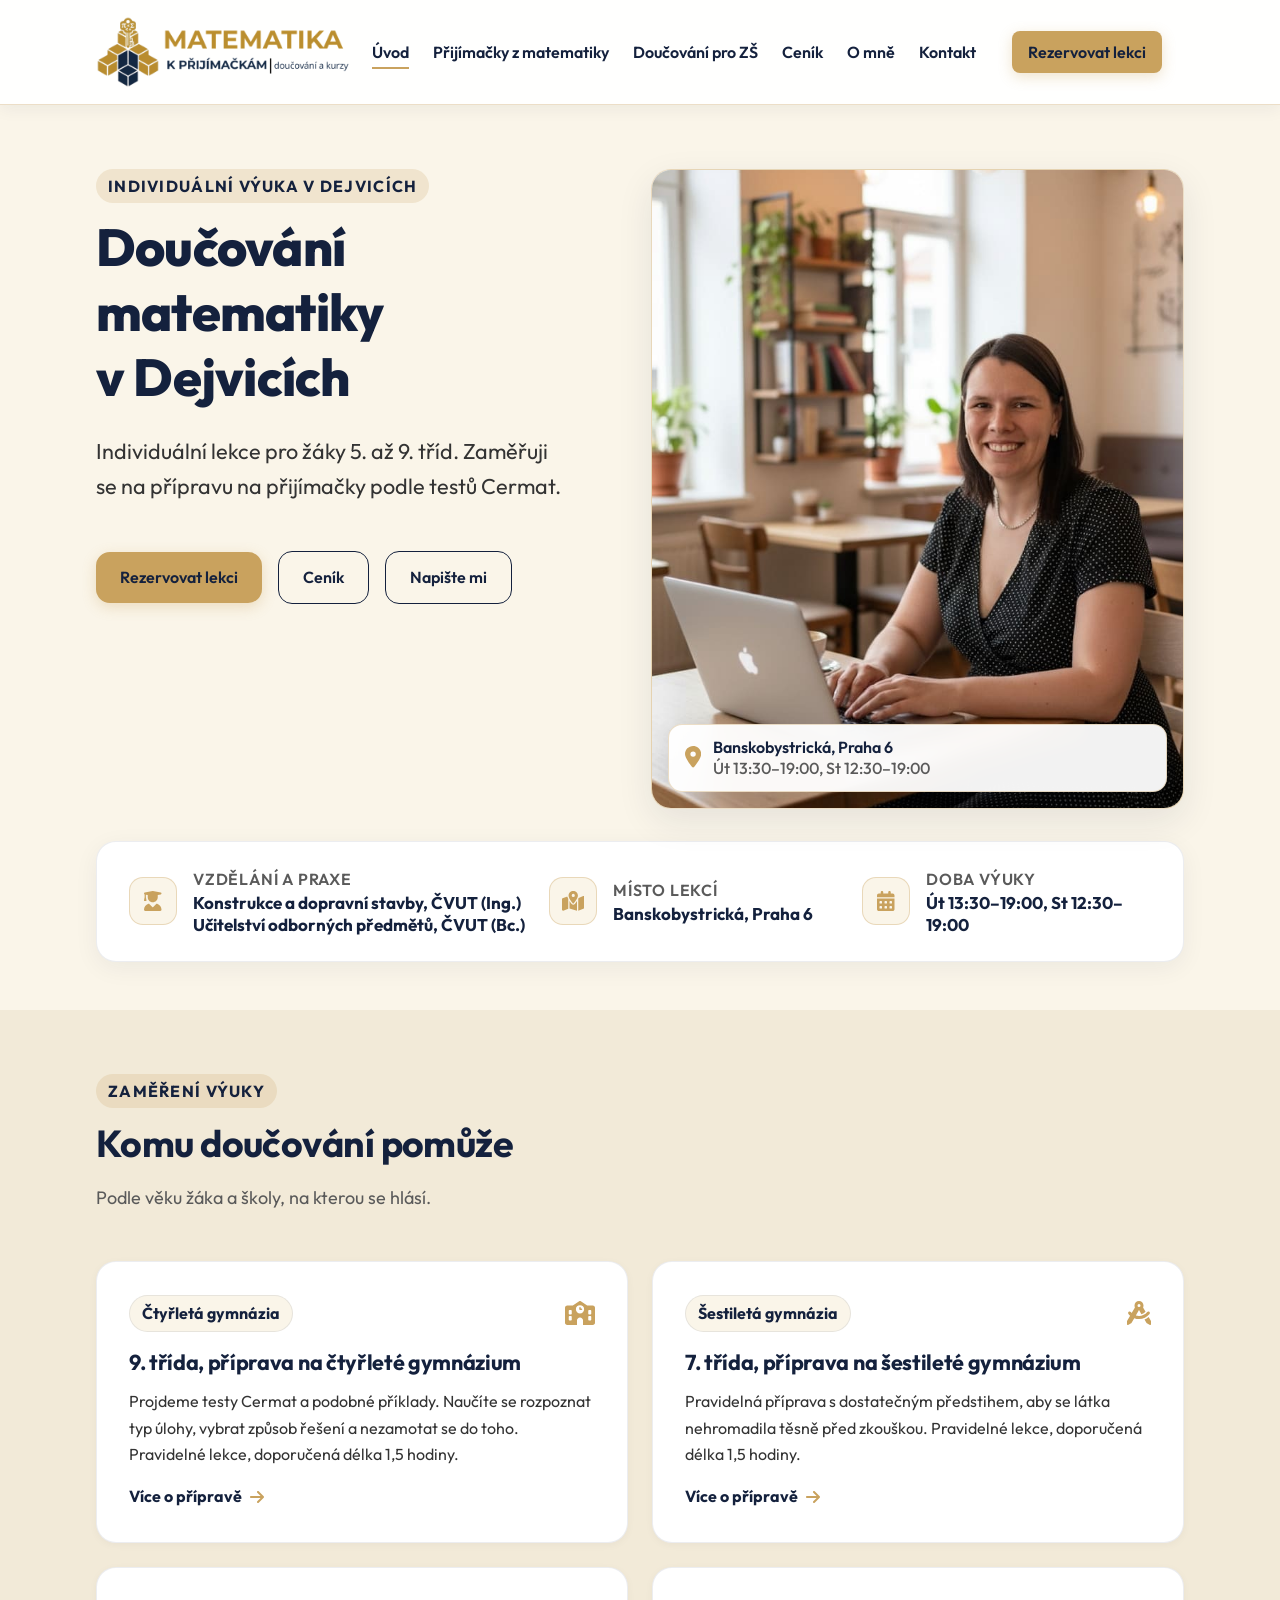
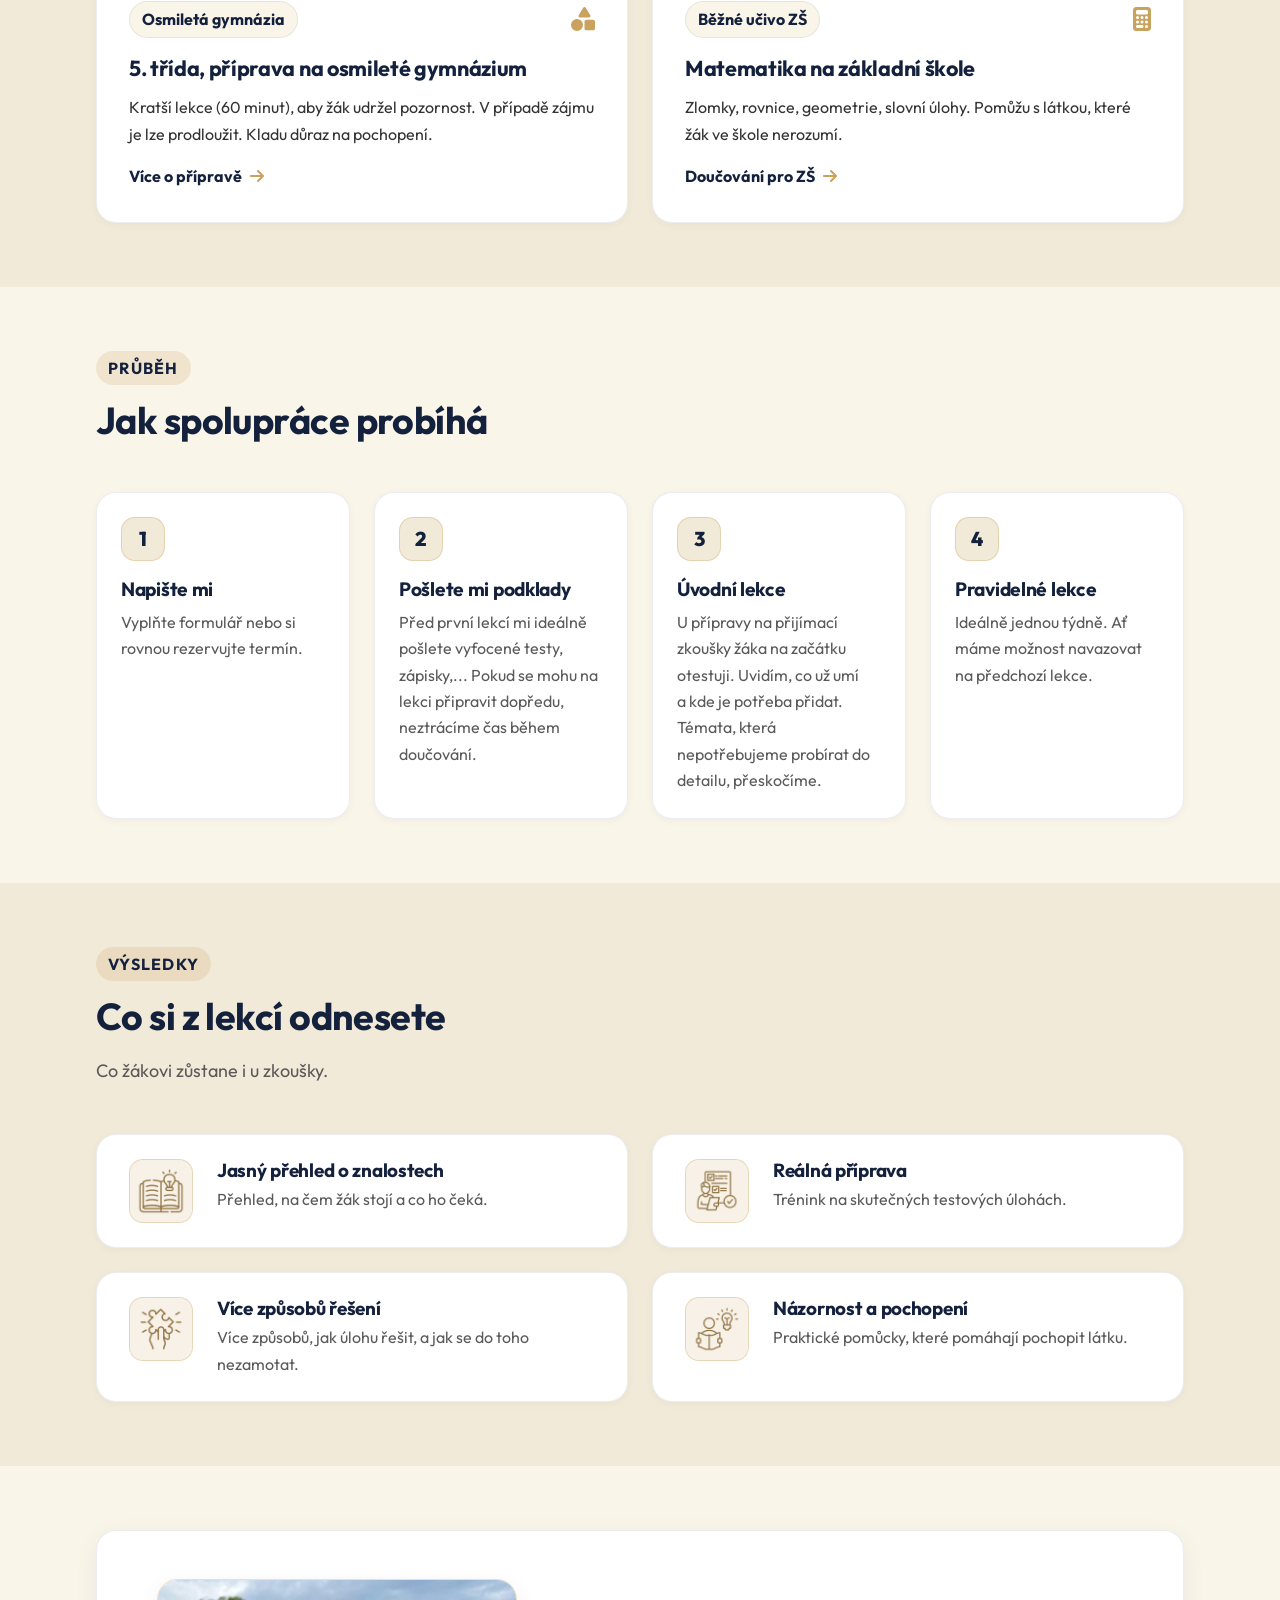
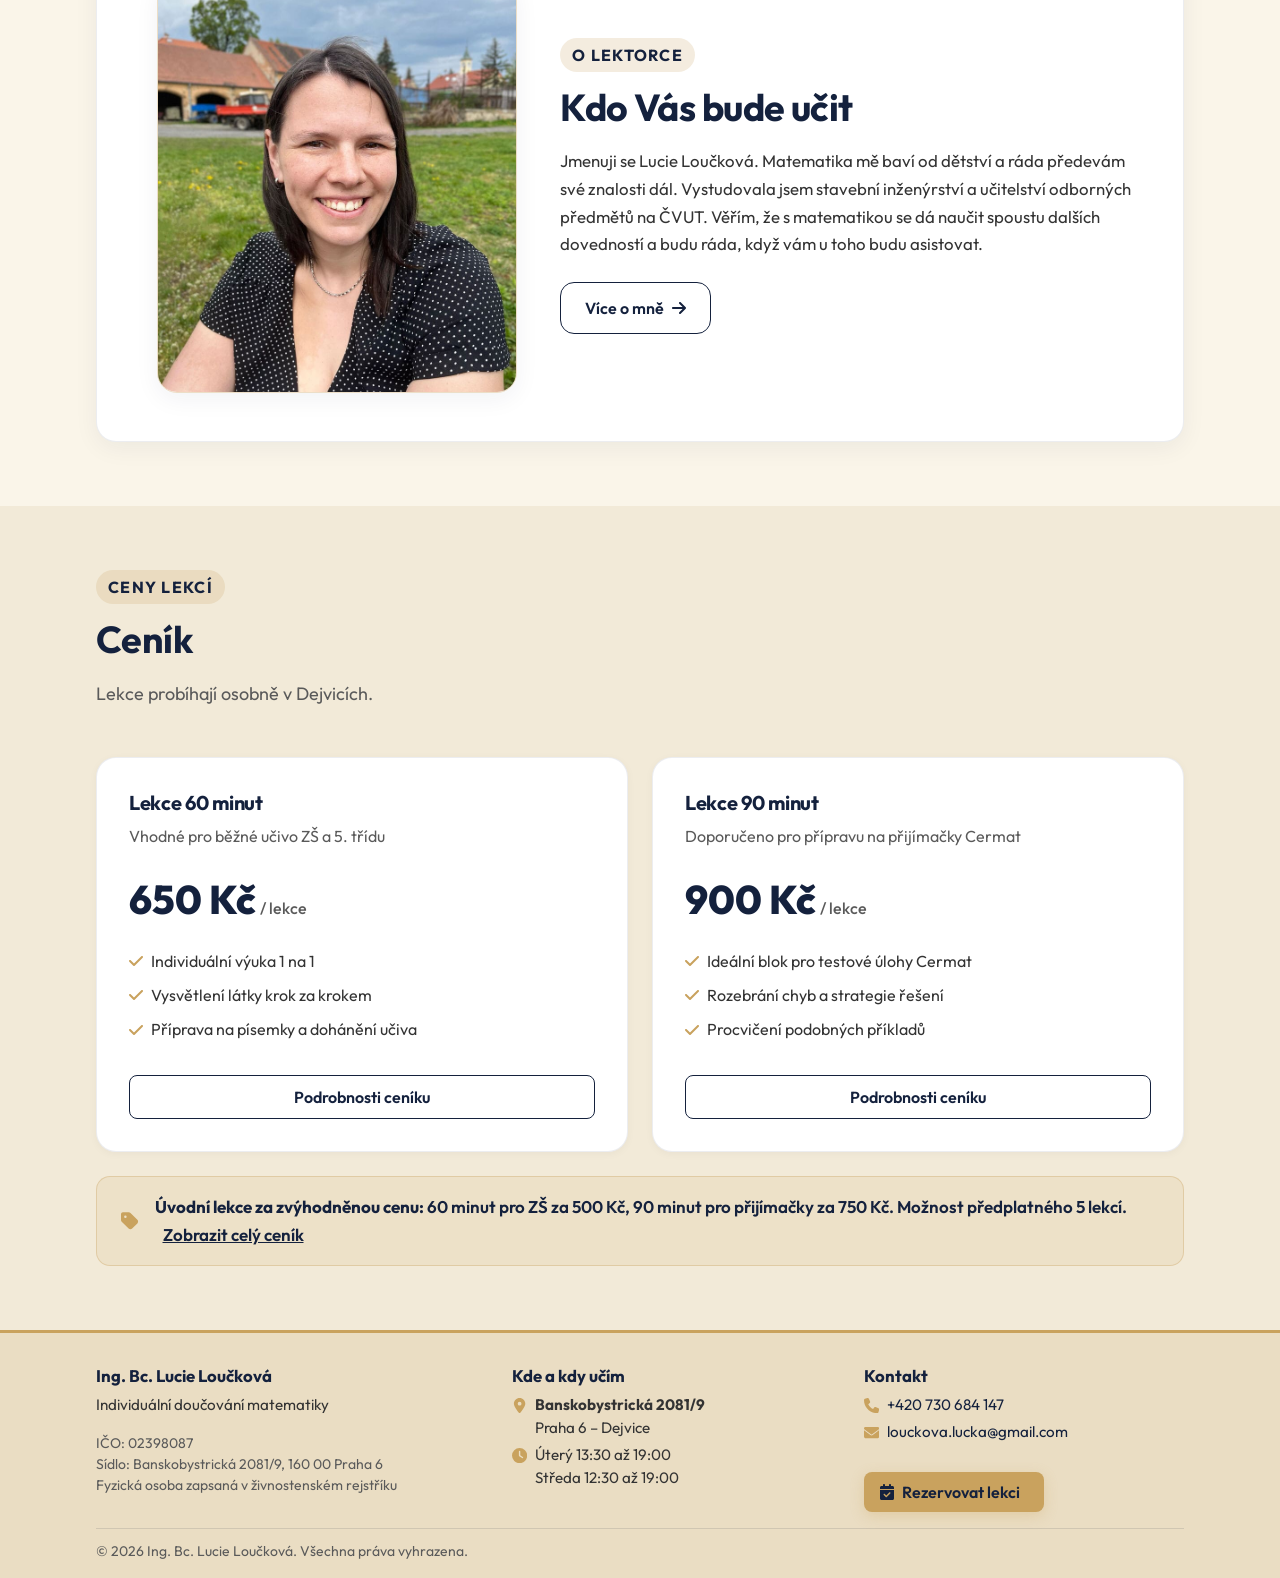
==== index.html @ 36e7645b "Verze 0" ====
<!DOCTYPE html>
<html lang="cs">

<head>
  <meta charset="UTF-8">
  <meta name="viewport" content="width=device-width, initial-scale=1.0">
  <title>Doučování matematiky Dejvice, Praha 6 | Lucie Loučková</title>
  <meta name="description"
    content="Individuální doučování matematiky v Dejvicích pro žáky 5. až 9. tříd. Příprava na přijímačky Cermat na čtyřleté, šestileté i osmileté obory.">
  <link rel="canonical" href="https://lucielouckova.cz/">

  <!-- Open Graph / Facebook -->
  <meta property="og:type" content="website">
  <meta property="og:url" content="https://lucielouckova.cz/">
  <meta property="og:title" content="Doučování matematiky Dejvice, Praha 6 | Lucie Loučková">
  <meta property="og:description"
    content="Individuální doučování matematiky v Dejvicích pro žáky 5. až 9. tříd. Příprava na přijímačky Cermat na čtyřleté, šestileté i osmileté obory.">
  <meta property="og:locale" content="cs_CZ">
  <meta property="og:site_name" content="Lucie Loučková - Doučování matematiky">
  <meta property="og:image" content="https://lucielouckova.cz/obrazky/hlavni/og-image.jpg">
  <meta property="og:image:width" content="1200">
  <meta property="og:image:height" content="630">
  <meta property="og:image:alt" content="Doučování matematiky v Dejvicích – Ing. Bc. Lucie Loučková">
  <meta name="twitter:card" content="summary_large_image">

  <!-- Favicon -->
  <link rel="icon" type="image/png" sizes="32x32" href="obrazky/hlavni/favicon-32.png?v=2">
  <link rel="apple-touch-icon" href="obrazky/hlavni/apple-touch-icon.png?v=2">

  <!-- Google Fonts: Outfit -->
  <link rel="preconnect" href="https://fonts.googleapis.com">
  <link rel="preconnect" href="https://fonts.gstatic.com" crossorigin>
  <link href="https://fonts.googleapis.com/css2?family=Outfit:wght@400;500;600;700;800&display=swap" rel="stylesheet">

  <!-- Font Awesome Ikony -->

  <!-- Hlavní stylopis -->
  <link rel="stylesheet" href="style.css">

  <!-- Strukturovaná data Schema.org (LocalBusiness) -->
  <script type="application/ld+json">
  {
    "@context": "https://schema.org",
    "@type": "LocalBusiness",
    "name": "Ing. Bc. Lucie Loučková - Doučování matematiky",
    "image": "https://lucielouckova.cz/obrazky/hlavni/favicon-512.png?v=2",
    "telephone": "+420730684147",
    "email": "louckova.lucka@gmail.com",
    "url": "https://lucielouckova.cz/",
    "address": {
      "@type": "PostalAddress",
      "streetAddress": "Banskobystrická 2081/9",
      "addressLocality": "Praha 6 - Dejvice",
      "postalCode": "160 00",
      "addressCountry": "CZ"
    },
    "openingHoursSpecification": [
      {
        "@type": "OpeningHoursSpecification",
        "dayOfWeek": "Tuesday",
        "opens": "13:30",
        "closes": "19:00"
      },
      {
        "@type": "OpeningHoursSpecification",
        "dayOfWeek": "Wednesday",
        "opens": "12:30",
        "closes": "19:00"
      }
    ],
    "areaServed": {
      "@type": "AdministrativeArea",
      "name": "Praha 6 - Dejvice"
    },
    "priceRange": "600 Kč - 900 Kč"
  }
  </script>
</head>

<body>

  <a class="skip-link" href="#hlavni-obsah">Přeskočit na obsah</a>

  <!-- ==========================================
       HLAVIČKA WEBU & NAVIGACE
       ========================================== -->
  <header class="site-header">
    <div class="container nav-container">
      <!-- Logo vlevo -->
      <a href="/" class="site-logo" aria-label="Lucie Loučková - Domovská stránka">
        <img src="obrazky/hlavni/logo-web.png?v=2" class="logo-img" alt="Matematika k přijímačkám – doučování a kurzy"
          width="636" height="180">
      </a>

      <!-- Hamburger tlačítko pro mobil (vpravo) -->
      <button class="hamburger-btn" type="button" aria-label="Otevřít hlavní menu" aria-expanded="false"
        aria-controls="main-menu">
        <span class="hamburger-line"></span>
        <span class="hamburger-line"></span>
        <span class="hamburger-line"></span>
      </button>

      <!-- Hlavní navigační menu -->
      <nav id="main-menu" class="nav-menu" aria-label="Hlavní navigace">
        <a href="/" class="nav-link active" aria-current="page">Úvod</a>
        <a href="/prijimacky-z-matematiky" class="nav-link">Přijímačky z&nbsp;matematiky</a>
        <a href="/doucovani-zakladni-skola" class="nav-link">Doučování pro ZŠ</a>
        <a href="/cenik" class="nav-link">Ceník</a>
        <a href="/o-mne" class="nav-link">O&nbsp;mně</a>
        <a href="/kontakt" class="nav-link">Kontakt</a>
        <!-- Tlačítko v menu vpravo -->
        <a href="https://lucie-louckova.reservio.com/" target="_blank" rel="noopener"
          class="btn btn-primary btn-sm nav-cta-btn">Rezervovat lekci<span class="sr-only"> (otevře se v&nbsp;novém
            okně)</span></a>
      </nav>

      <!-- Tmavý podkres pro otevřené mobilní menu -->
      <div class="nav-backdrop" aria-hidden="true"></div>
    </div>
  </header>

  <main id="hlavni-obsah">
    <!-- ==========================================
         HERO SEKCE
         ========================================== -->
    <section class="hero-section hero-section--home">
      <div class="container">
        <div class="hero-grid">
          <!-- Textová část Hero -->
          <div class="hero-content">
            <span class="section-tag">Individuální výuka v&nbsp;Dejvicích</span>
            <h1>Doučování matematiky v&nbsp;Dejvicích</h1>
            <p class="lead">
              Individuální lekce pro žáky 5.&nbsp;až 9.&nbsp;tříd. Zaměřuji se na přípravu na přijímačky podle testů
              Cermat.
            </p>
            <div class="btn-group">
              <a href="https://lucie-louckova.reservio.com/" target="_blank" rel="noopener"
                class="btn btn-primary">Rezervovat lekci<span class="sr-only"> (otevře se v&nbsp;novém okně)</span></a>
              <a href="/cenik" class="btn btn-secondary">Ceník</a>
              <a href="/kontakt" class="btn btn-secondary">Napište mi</a>
            </div>
          </div>

          <!-- Rám pro obrázek v Hero sekci (zaoblený rám, reálná fotografie) -->
          <div class="hero-media">
            <div class="hero-image-frame">
              <img src="obrazky/omne/lucie_v_kavarne.jpg"
                alt="Ing. Bc. Lucie Loučková u stolu při přípravě na výuku matematiky" class="hero-img" width="440"
                height="528" fetchpriority="high">

              <!-- Plovoucí informační odznak -->
              <div class="hero-badge-float">
                <div class="badge-float-icon" aria-hidden="true">
                  <svg class="icon" viewBox="0 0 384 512" width="384" height="512" aria-hidden="true" focusable="false">
                    <path
                      d="M215.7 499.2C267 435 384 279.4 384 192C384 86 298 0 192 0S0 86 0 192c0 87.4 117 243 168.3 307.2c12.3 15.3 35.1 15.3 47.4 0zM192 128a64 64 0 1 1 0 128 64 64 0 1 1 0-128z" />
                  </svg>
                </div>
                <div class="badge-float-text">
                  Banskobystrická, Praha&nbsp;6<br>
                  <span class="badge-float-sub">Út 13:30–19:00, St 12:30–19:00</span>
                </div>
              </div>
            </div>
          </div>
        </div>

        <!-- Pruh s fakty pod hero -->
        <div class="facts-bar">
          <div class="facts-grid">
            <div class="fact-item fact-item--wide">
              <div class="fact-icon" aria-hidden="true">
                <svg class="icon" viewBox="0 0 448 512" width="448" height="512" aria-hidden="true" focusable="false">
                  <path
                    d="M219.3 .5c3.1-.6 6.3-.6 9.4 0l200 40C439.9 42.7 448 52.6 448 64s-8.1 21.3-19.3 23.5L352 102.9V160c0 70.7-57.3 128-128 128s-128-57.3-128-128V102.9L48 93.3v65.1l15.7 78.4c.9 4.7-.3 9.6-3.3 13.3s-7.6 5.9-12.4 5.9H16c-4.8 0-9.3-2.1-12.4-5.9s-4.3-8.6-3.3-13.3L16 158.4V86.6C6.5 83.3 0 74.3 0 64C0 52.6 8.1 42.7 19.3 40.5l200-40zM111.9 327.7c10.5-3.4 21.8 .4 29.4 8.5l71 75.5c6.3 6.7 17 6.7 23.3 0l71-75.5c7.6-8.1 18.9-11.9 29.4-8.5C401 348.6 448 409.4 448 481.3c0 17-13.8 30.7-30.7 30.7H30.7C13.8 512 0 498.2 0 481.3c0-71.9 47-132.7 111.9-153.6z" />
                </svg>
              </div>
              <div class="fact-text-group">
                <span class="fact-label">Vzdělání a&nbsp;praxe</span>
                <span class="fact-value">Konstrukce a&nbsp;dopravní stavby, ČVUT (Ing.)<br>Učitelství odborných
                  předmětů, ČVUT (Bc.)</span>
              </div>
            </div>

            <div class="fact-item">
              <div class="fact-icon" aria-hidden="true">
                <svg class="icon" viewBox="0 0 576 512" width="576" height="512" aria-hidden="true" focusable="false">
                  <path
                    d="M408 120c0 54.6-73.1 151.9-105.2 192c-7.7 9.6-22 9.6-29.6 0C241.1 271.9 168 174.6 168 120C168 53.7 221.7 0 288 0s120 53.7 120 120zm8 80.4c3.5-6.9 6.7-13.8 9.6-20.6c.5-1.2 1-2.5 1.5-3.7l116-46.4C558.9 123.4 576 135 576 152V422.8c0 9.8-6 18.6-15.1 22.3L416 503V200.4zM137.6 138.3c2.4 14.1 7.2 28.3 12.8 41.5c2.9 6.8 6.1 13.7 9.6 20.6V451.8L32.9 502.7C17.1 509 0 497.4 0 480.4V209.6c0-9.8 6-18.6 15.1-22.3l122.6-49zM327.8 332c13.9-17.4 35.7-45.7 56.2-77V504.3L192 449.4V255c20.5 31.3 42.3 59.6 56.2 77c20.5 25.6 59.1 25.6 79.6 0zM288 152a40 40 0 1 0 0-80 40 40 0 1 0 0 80z" />
                </svg>
              </div>
              <div class="fact-text-group">
                <span class="fact-label">Místo lekcí</span>
                <span class="fact-value">Banskobystrická, Praha&nbsp;6</span>
              </div>
            </div>

            <div class="fact-item">
              <div class="fact-icon" aria-hidden="true">
                <svg class="icon" viewBox="0 0 448 512" width="448" height="512" aria-hidden="true" focusable="false">
                  <path
                    d="M128 0c17.7 0 32 14.3 32 32V64H288V32c0-17.7 14.3-32 32-32s32 14.3 32 32V64h48c26.5 0 48 21.5 48 48v48H0V112C0 85.5 21.5 64 48 64H96V32c0-17.7 14.3-32 32-32zM0 192H448V464c0 26.5-21.5 48-48 48H48c-26.5 0-48-21.5-48-48V192zm64 80v32c0 8.8 7.2 16 16 16h32c8.8 0 16-7.2 16-16V272c0-8.8-7.2-16-16-16H80c-8.8 0-16 7.2-16 16zm128 0v32c0 8.8 7.2 16 16 16h32c8.8 0 16-7.2 16-16V272c0-8.8-7.2-16-16-16H208c-8.8 0-16 7.2-16 16zm144-16c-8.8 0-16 7.2-16 16v32c0 8.8 7.2 16 16 16h32c8.8 0 16-7.2 16-16V272c0-8.8-7.2-16-16-16H336zM64 400v32c0 8.8 7.2 16 16 16h32c8.8 0 16-7.2 16-16V400c0-8.8-7.2-16-16-16H80c-8.8 0-16 7.2-16 16zm144-16c-8.8 0-16 7.2-16 16v32c0 8.8 7.2 16 16 16h32c8.8 0 16-7.2 16-16V400c0-8.8-7.2-16-16-16H208zm112 16v32c0 8.8 7.2 16 16 16h32c8.8 0 16-7.2 16-16V400c0-8.8-7.2-16-16-16H336c-8.8 0-16 7.2-16 16z" />
                </svg>
              </div>
              <div class="fact-text-group">
                <span class="fact-label">Doba výuky</span>
                <span class="fact-value">Út 13:30–19:00, St 12:30–19:00</span>
              </div>
            </div>
          </div>
        </div>
      </div>
    </section>

    <!-- ==========================================
         SEKCE 1: KOMU DOUČOVÁNÍ POMŮŽE (4 KARTY 2 × 2)
         ========================================== -->
    <section class="section-alt">
      <div class="container">
        <div class="section-header">
          <span class="section-tag">Zaměření výuky</span>
          <h2>Komu doučování pomůže</h2>
          <p>Podle věku žáka a&nbsp;školy, na kterou se hlásí.</p>
        </div>

        <div class="grid-2x2">
          <!-- Karta 1 -->
          <article class="card">
            <div class="card-top">
              <span class="card-badge">Čtyřletá gymnázia</span>
              <div class="card-icon" aria-hidden="true">
                <svg class="icon" viewBox="0 0 640 512" width="640" height="512" aria-hidden="true" focusable="false">
                  <path
                    d="M337.8 5.4C327-1.8 313-1.8 302.2 5.4L166.3 96H48C21.5 96 0 117.5 0 144V464c0 26.5 21.5 48 48 48H256V416c0-35.3 28.7-64 64-64s64 28.7 64 64v96H592c26.5 0 48-21.5 48-48V144c0-26.5-21.5-48-48-48H473.7L337.8 5.4zM96 192h32c8.8 0 16 7.2 16 16v64c0 8.8-7.2 16-16 16H96c-8.8 0-16-7.2-16-16V208c0-8.8 7.2-16 16-16zm400 16c0-8.8 7.2-16 16-16h32c8.8 0 16 7.2 16 16v64c0 8.8-7.2 16-16 16H512c-8.8 0-16-7.2-16-16V208zM96 320h32c8.8 0 16 7.2 16 16v64c0 8.8-7.2 16-16 16H96c-8.8 0-16-7.2-16-16V336c0-8.8 7.2-16 16-16zm400 16c0-8.8 7.2-16 16-16h32c8.8 0 16 7.2 16 16v64c0 8.8-7.2 16-16 16H512c-8.8 0-16-7.2-16-16V336zM232 176a88 88 0 1 1 176 0 88 88 0 1 1 -176 0zm88-48c-8.8 0-16 7.2-16 16v32c0 8.8 7.2 16 16 16h32c8.8 0 16-7.2 16-16s-7.2-16-16-16H336V144c0-8.8-7.2-16-16-16z" />
                </svg>
              </div>
            </div>
            <h3>9.&nbsp;třída, příprava na čtyřleté gymnázium</h3>
            <p>
              Projdeme testy Cermat a&nbsp;podobné příklady. Naučíte se rozpoznat typ úlohy, vybrat způsob řešení
              a&nbsp;nezamotat se do toho. Pravidelné lekce, doporučená délka 1,5&nbsp;hodiny.
            </p>
            <a href="/prijimacky-z-matematiky" class="card-link">
              Více o&nbsp;přípravě <svg class="icon" viewBox="0 0 448 512" width="448" height="512" aria-hidden="true"
                focusable="false">
                <path
                  d="M438.6 278.6c12.5-12.5 12.5-32.8 0-45.3l-160-160c-12.5-12.5-32.8-12.5-45.3 0s-12.5 32.8 0 45.3L338.8 224 32 224c-17.7 0-32 14.3-32 32s14.3 32 32 32l306.7 0L233.4 393.4c-12.5 12.5-12.5 32.8 0 45.3s32.8 12.5 45.3 0l160-160z" />
              </svg>
            </a>
          </article>

          <!-- Karta 2 -->
          <article class="card">
            <div class="card-top">
              <span class="card-badge">Šestiletá gymnázia</span>
              <div class="card-icon" aria-hidden="true">
                <svg class="icon" viewBox="0 0 512 512" width="512" height="512" aria-hidden="true" focusable="false">
                  <path
                    d="M352 96c0 14.3-3.1 27.9-8.8 40.2L396 227.4c-23.7 25.3-54.2 44.1-88.5 53.6L256 192h0 0l-68 117.5c21.5 6.8 44.3 10.5 68.1 10.5c70.7 0 133.8-32.7 174.9-84c11.1-13.8 31.2-16 45-5s16 31.2 5 45C428.1 341.8 347 384 256 384c-35.4 0-69.4-6.4-100.7-18.1L98.7 463.7C94 471.8 87 478.4 78.6 482.6L23.2 510.3c-5 2.5-10.9 2.2-15.6-.7S0 501.5 0 496V440.6c0-8.4 2.2-16.7 6.5-24.1l60-103.7C53.7 301.6 41.8 289.3 31.2 276c-11.1-13.8-8.8-33.9 5-45s33.9-8.8 45 5c5.7 7.1 11.8 13.8 18.2 20.1l69.4-119.9c-5.6-12.2-8.8-25.8-8.8-40.2c0-53 43-96 96-96s96 43 96 96zm21 297.9c32.6-12.8 62.5-30.8 88.9-52.9l43.7 75.5c4.2 7.3 6.5 15.6 6.5 24.1V496c0 5.5-2.9 10.7-7.6 13.6s-10.6 3.2-15.6 .7l-55.4-27.7c-8.4-4.2-15.4-10.8-20.1-18.9L373 393.9zM256 128a32 32 0 1 0 0-64 32 32 0 1 0 0 64z" />
                </svg>
              </div>
            </div>
            <h3>7.&nbsp;třída, příprava na šestileté gymnázium</h3>
            <p>
              Pravidelná příprava s&nbsp;dostatečným předstihem, aby se látka nehromadila těsně před zkouškou.
              Pravidelné lekce, doporučená délka 1,5&nbsp;hodiny.
            </p>
            <a href="/prijimacky-z-matematiky" class="card-link">
              Více o&nbsp;přípravě <svg class="icon" viewBox="0 0 448 512" width="448" height="512" aria-hidden="true"
                focusable="false">
                <path
                  d="M438.6 278.6c12.5-12.5 12.5-32.8 0-45.3l-160-160c-12.5-12.5-32.8-12.5-45.3 0s-12.5 32.8 0 45.3L338.8 224 32 224c-17.7 0-32 14.3-32 32s14.3 32 32 32l306.7 0L233.4 393.4c-12.5 12.5-12.5 32.8 0 45.3s32.8 12.5 45.3 0l160-160z" />
              </svg>
            </a>
          </article>

          <!-- Karta 3 -->
          <article class="card">
            <div class="card-top">
              <span class="card-badge">Osmiletá gymnázia</span>
              <div class="card-icon" aria-hidden="true">
                <svg class="icon" viewBox="0 0 512 512" width="512" height="512" aria-hidden="true" focusable="false">
                  <path
                    d="M315.4 15.5C309.7 5.9 299.2 0 288 0s-21.7 5.9-27.4 15.5l-96 160c-5.9 9.9-6.1 22.2-.4 32.2s16.3 16.2 27.8 16.2H384c11.5 0 22.2-6.2 27.8-16.2s5.5-22.3-.4-32.2l-96-160zM288 312V456c0 22.1 17.9 40 40 40H472c22.1 0 40-17.9 40-40V312c0-22.1-17.9-40-40-40H328c-22.1 0-40 17.9-40 40zM128 512a128 128 0 1 0 0-256 128 128 0 1 0 0 256z" />
                </svg>
              </div>
            </div>
            <h3>5.&nbsp;třída, příprava na osmileté gymnázium</h3>
            <p>
              Kratší lekce (60&nbsp;minut), aby žák udržel pozornost. V&nbsp;případě zájmu je lze prodloužit. Kladu
              důraz na
              pochopení.
            </p>
            <a href="/prijimacky-z-matematiky" class="card-link">
              Více o&nbsp;přípravě <svg class="icon" viewBox="0 0 448 512" width="448" height="512" aria-hidden="true"
                focusable="false">
                <path
                  d="M438.6 278.6c12.5-12.5 12.5-32.8 0-45.3l-160-160c-12.5-12.5-32.8-12.5-45.3 0s-12.5 32.8 0 45.3L338.8 224 32 224c-17.7 0-32 14.3-32 32s14.3 32 32 32l306.7 0L233.4 393.4c-12.5 12.5-12.5 32.8 0 45.3s32.8 12.5 45.3 0l160-160z" />
              </svg>
            </a>
          </article>

          <!-- Karta 4 -->
          <article class="card">
            <div class="card-top">
              <span class="card-badge">Běžné učivo ZŠ</span>
              <div class="card-icon" aria-hidden="true">
                <svg class="icon" viewBox="0 0 384 512" width="384" height="512" aria-hidden="true" focusable="false">
                  <path
                    d="M64 0C28.7 0 0 28.7 0 64V448c0 35.3 28.7 64 64 64H320c35.3 0 64-28.7 64-64V64c0-35.3-28.7-64-64-64H64zM96 64H288c17.7 0 32 14.3 32 32v32c0 17.7-14.3 32-32 32H96c-17.7 0-32-14.3-32-32V96c0-17.7 14.3-32 32-32zm32 160a32 32 0 1 1 -64 0 32 32 0 1 1 64 0zM96 352a32 32 0 1 1 0-64 32 32 0 1 1 0 64zM64 416c0-17.7 14.3-32 32-32h96c17.7 0 32 14.3 32 32s-14.3 32-32 32H96c-17.7 0-32-14.3-32-32zM192 256a32 32 0 1 1 0-64 32 32 0 1 1 0 64zm32 64a32 32 0 1 1 -64 0 32 32 0 1 1 64 0zm64-64a32 32 0 1 1 0-64 32 32 0 1 1 0 64zm32 64a32 32 0 1 1 -64 0 32 32 0 1 1 64 0zM288 448a32 32 0 1 1 0-64 32 32 0 1 1 0 64z" />
                </svg>
              </div>
            </div>
            <h3>Matematika na základní škole</h3>
            <p>
              Zlomky, rovnice, geometrie, slovní úlohy. Pomůžu s&nbsp;látkou, které žák ve škole nerozumí.
            </p>
            <a href="/doucovani-zakladni-skola" class="card-link">
              Doučování pro ZŠ <svg class="icon" viewBox="0 0 448 512" width="448" height="512" aria-hidden="true"
                focusable="false">
                <path
                  d="M438.6 278.6c12.5-12.5 12.5-32.8 0-45.3l-160-160c-12.5-12.5-32.8-12.5-45.3 0s-12.5 32.8 0 45.3L338.8 224 32 224c-17.7 0-32 14.3-32 32s14.3 32 32 32l306.7 0L233.4 393.4c-12.5 12.5-12.5 32.8 0 45.3s32.8 12.5 45.3 0l160-160z" />
              </svg>
            </a>
          </article>
        </div>
      </div>
    </section>

    <!-- ==========================================
         SEKCE 2: JAK SPOLUPRÁCE PROBÍHÁ (4 KROKY)
         ========================================== -->
    <section>
      <div class="container">
        <div class="section-header">
          <span class="section-tag">Průběh</span>
          <h2>Jak spolupráce probíhá</h2>
        </div>

        <div class="steps-grid">
          <!-- Krok 1 -->
          <div class="step-card">
            <div class="step-number" aria-hidden="true">1</div>
            <h3>Napište mi</h3>
            <p>Vyplňte formulář nebo si rovnou rezervujte termín.</p>
          </div>

          <!-- Krok 2 -->
          <div class="step-card">
            <div class="step-number" aria-hidden="true">2</div>
            <h3>Pošlete mi podklady</h3>
            <p>Před první lekcí mi ideálně pošlete vyfocené testy, zápisky,... Pokud se mohu na lekci připravit dopředu,
              neztrácíme čas během doučování.</p>
          </div>

          <!-- Krok 3 -->
          <div class="step-card">
            <div class="step-number" aria-hidden="true">3</div>
            <h3>Úvodní lekce</h3>
            <p>U přípravy na přijímací zkoušky žáka na začátku otestuji. Uvidím, co už umí a&nbsp;kde je potřeba přidat.
              Témata, která nepotřebujeme probírat do detailu, přeskočíme.</p>
          </div>

          <!-- Krok 4 -->
          <div class="step-card">
            <div class="step-number" aria-hidden="true">4</div>
            <h3>Pravidelné lekce</h3>
            <p>Ideálně jednou týdně. Ať máme možnost navazovat na předchozí lekce.</p>
          </div>
        </div>
      </div>
    </section>

    <!-- ==========================================
         SEKCE 3: CO SI Z LEKCÍ ODNESETE (4 POLOŽKY V MŘÍŽCE 2 × 2)
         ========================================== -->
    <section class="section-alt">
      <div class="container">
        <div class="section-header">
          <span class="section-tag">Výsledky</span>
          <h2>Co si z&nbsp;lekcí odnesete</h2>
          <p>Co žákovi zůstane i&nbsp;u&nbsp;zkoušky.</p>
        </div>

        <div class="benefits-grid">
          <!-- Položka 1 -->
          <div class="benefit-item">
            <div class="benefit-icon benefit-icon--img" aria-hidden="true">
              <img src="obrazky/ikony/znalosti.png" alt="" width="64" height="64" loading="lazy">
            </div>
            <div class="benefit-content">
              <h3>Jasný přehled o&nbsp;znalostech</h3>
              <p>Přehled, na čem žák stojí a&nbsp;co ho čeká.</p>
            </div>
          </div>

          <!-- Položka 2 -->
          <div class="benefit-item">
            <div class="benefit-icon benefit-icon--img" aria-hidden="true">
              <img src="obrazky/ikony/priprava.png" alt="" width="64" height="64" loading="lazy">
            </div>
            <div class="benefit-content">
              <h3>Reálná příprava</h3>
              <p>Trénink na skutečných testových úlohách.</p>
            </div>
          </div>

          <!-- Položka 3 -->
          <div class="benefit-item">
            <div class="benefit-icon benefit-icon--img" aria-hidden="true">
              <img src="obrazky/ikony/reseni.png" alt="" width="64" height="64" loading="lazy">
            </div>
            <div class="benefit-content">
              <h3>Více způsobů řešení</h3>
              <p>Více způsobů, jak úlohu řešit, a&nbsp;jak se do&nbsp;toho nezamotat.</p>
            </div>
          </div>

          <!-- Položka 4 -->
          <div class="benefit-item">
            <div class="benefit-icon benefit-icon--img" aria-hidden="true">
              <img src="obrazky/ikony/pochopeni.png" alt="" width="64" height="64" loading="lazy">
            </div>
            <div class="benefit-content">
              <h3>Názornost a&nbsp;pochopení</h3>
              <p>Praktické pomůcky, které pomáhají pochopit látku.</p>
            </div>
          </div>
        </div>
      </div>
    </section>

    <!-- ==========================================
         SEKCE 4: KDO VÁS BUDE UČIT (TEASER)
         ========================================== -->
    <section>
      <div class="container">
        <div class="teaser-card teaser-about-grid">
          <!-- Reálná fotografie lektorky -->
          <div class="teaser-image-box">
            <img src="obrazky/omne/lucie_louckova.jpg" alt="Ing. Bc. Lucie Loučková - doučování matematiky Dejvice"
              class="teaser-img" loading="lazy" width="360" height="414">
          </div>

          <!-- Textový obsah -->
          <div class="teaser-content">
            <span class="section-tag">O&nbsp;lektorce</span>
            <h2>Kdo Vás bude učit</h2>
            <p>
              Jmenuji se Lucie Loučková. Matematika mě baví od dětství a&nbsp;ráda předevám své znalosti dál.
              Vystudovala jsem stavební inženýrství a&nbsp;učitelství odborných předmětů na ČVUT. Věřím, že
              s&nbsp;matematikou se dá naučit spoustu dalších dovedností a&nbsp;budu ráda, když vám u&nbsp;toho budu
              asistovat.
            </p>
            <a href="/o-mne" class="btn btn-secondary">
              Více o&nbsp;mně <svg class="icon" viewBox="0 0 448 512" width="448" height="512" aria-hidden="true"
                focusable="false">
                <path
                  d="M438.6 278.6c12.5-12.5 12.5-32.8 0-45.3l-160-160c-12.5-12.5-32.8-12.5-45.3 0s-12.5 32.8 0 45.3L338.8 224 32 224c-17.7 0-32 14.3-32 32s14.3 32 32 32l306.7 0L233.4 393.4c-12.5 12.5-12.5 32.8 0 45.3s32.8 12.5 45.3 0l160-160z" />
              </svg>
            </a>
          </div>
        </div>
      </div>
    </section>

    <!-- ==========================================
         SEKCE 5: CENÍK (TEASER)
         ========================================== -->
    <section class="section-alt">
      <div class="container">
        <div class="section-header">
          <span class="section-tag">Ceny lekcí</span>
          <h2>Ceník</h2>
          <p>Lekce probíhají osobně v&nbsp;Dejvicích.</p>
        </div>

        <div class="pricing-teaser-grid">
          <!-- Lekce 60 minut -->
          <div class="price-box">
            <h3 class="price-box-title">Lekce 60&nbsp;minut</h3>
            <span class="price-box-tag">Vhodné pro běžné učivo ZŠ a&nbsp;5.&nbsp;třídu</span>
            <div class="price-box-amount">
              650&nbsp;Kč <span>/ lekce</span>
            </div>
            <ul class="price-box-features">
              <li><svg class="icon" viewBox="0 0 448 512" width="448" height="512" aria-hidden="true" focusable="false">
                  <path
                    d="M438.6 105.4c12.5 12.5 12.5 32.8 0 45.3l-256 256c-12.5 12.5-32.8 12.5-45.3 0l-128-128c-12.5-12.5-12.5-32.8 0-45.3s32.8-12.5 45.3 0L160 338.7 393.4 105.4c12.5-12.5 32.8-12.5 45.3 0z" />
                </svg> Individuální výuka 1 na 1</li>
              <li><svg class="icon" viewBox="0 0 448 512" width="448" height="512" aria-hidden="true" focusable="false">
                  <path
                    d="M438.6 105.4c12.5 12.5 12.5 32.8 0 45.3l-256 256c-12.5 12.5-32.8 12.5-45.3 0l-128-128c-12.5-12.5-12.5-32.8 0-45.3s32.8-12.5 45.3 0L160 338.7 393.4 105.4c12.5-12.5 32.8-12.5 45.3 0z" />
                </svg> Vysvětlení látky krok za krokem</li>
              <li><svg class="icon" viewBox="0 0 448 512" width="448" height="512" aria-hidden="true" focusable="false">
                  <path
                    d="M438.6 105.4c12.5 12.5 12.5 32.8 0 45.3l-256 256c-12.5 12.5-32.8 12.5-45.3 0l-128-128c-12.5-12.5-12.5-32.8 0-45.3s32.8-12.5 45.3 0L160 338.7 393.4 105.4c12.5-12.5 32.8-12.5 45.3 0z" />
                </svg> Příprava na písemky a&nbsp;dohánění učiva</li>
            </ul>
            <a href="/cenik" class="btn btn-secondary btn-sm">Podrobnosti ceníku</a>
          </div>

          <!-- Lekce 90 minut -->
          <div class="price-box">
            <h3 class="price-box-title">Lekce 90&nbsp;minut</h3>
            <span class="price-box-tag">Doporučeno pro přípravu na přijímačky Cermat</span>
            <div class="price-box-amount">
              900&nbsp;Kč <span>/ lekce</span>
            </div>
            <ul class="price-box-features">
              <li><svg class="icon" viewBox="0 0 448 512" width="448" height="512" aria-hidden="true" focusable="false">
                  <path
                    d="M438.6 105.4c12.5 12.5 12.5 32.8 0 45.3l-256 256c-12.5 12.5-32.8 12.5-45.3 0l-128-128c-12.5-12.5-12.5-32.8 0-45.3s32.8-12.5 45.3 0L160 338.7 393.4 105.4c12.5-12.5 32.8-12.5 45.3 0z" />
                </svg> Ideální blok pro testové úlohy Cermat</li>
              <li><svg class="icon" viewBox="0 0 448 512" width="448" height="512" aria-hidden="true" focusable="false">
                  <path
                    d="M438.6 105.4c12.5 12.5 12.5 32.8 0 45.3l-256 256c-12.5 12.5-32.8 12.5-45.3 0l-128-128c-12.5-12.5-12.5-32.8 0-45.3s32.8-12.5 45.3 0L160 338.7 393.4 105.4c12.5-12.5 32.8-12.5 45.3 0z" />
                </svg> Rozebrání chyb a&nbsp;strategie řešení</li>
              <li><svg class="icon" viewBox="0 0 448 512" width="448" height="512" aria-hidden="true" focusable="false">
                  <path
                    d="M438.6 105.4c12.5 12.5 12.5 32.8 0 45.3l-256 256c-12.5 12.5-32.8 12.5-45.3 0l-128-128c-12.5-12.5-12.5-32.8 0-45.3s32.8-12.5 45.3 0L160 338.7 393.4 105.4c12.5-12.5 32.8-12.5 45.3 0z" />
                </svg> Procvičení podobných příkladů</li>
            </ul>
            <a href="/cenik" class="btn btn-secondary btn-sm">Podrobnosti ceníku</a>
          </div>
        </div>

        <!-- Zvýhodněná úvodní lekce -->
        <div class="pricing-note">
          <svg class="icon pricing-note-icon" viewBox="0 0 448 512" width="448" height="512" aria-hidden="true"
            focusable="false">
            <path
              d="M0 80V229.5c0 17 6.7 33.3 18.7 45.3l176 176c25 25 65.5 25 90.5 0L418.7 317.3c25-25 25-65.5 0-90.5l-176-176c-12-12-28.3-18.7-45.3-18.7H48C21.5 32 0 53.5 0 80zm112 32a32 32 0 1 1 0 64 32 32 0 1 1 0-64z" />
          </svg>
          <p>
            <strong>Úvodní lekce za zvýhodněnou cenu:</strong> 60&nbsp;minut pro ZŠ za 500&nbsp;Kč, 90&nbsp;minut pro
            přijímačky za 750&nbsp;Kč. Možnost předplatného 5&nbsp;lekcí.
            <a href="/cenik">Zobrazit celý ceník</a>
          </p>
        </div>
      </div>
    </section>
  </main>

  <!-- ==========================================
       PATIČKA WEBU (Světle krémová, ne tmavá)
       ========================================== -->
  <footer class="site-footer">
    <div class="container">
      <div class="footer-grid">
        <!-- Sloupec 1: O lektorce -->
        <div class="footer-col">
          <h2 class="footer-title">Ing. Bc. Lucie Loučková</h2>
          <p>Individuální doučování matematiky</p>
          <p class="footer-legal">IČO:&nbsp;02398087<br>Sídlo: Banskobystrická 2081/9, 160&nbsp;00
            Praha&nbsp;6<br>Fyzická osoba zapsaná v&nbsp;živnostenském rejstříku</p>
        </div>

        <!-- Sloupec 2: Místo a doba lekcí -->
        <div class="footer-col">
          <h2 class="footer-title">Kde a kdy učím</h2>
          <div class="footer-contact-item">
            <svg class="icon" viewBox="0 0 384 512" width="384" height="512" aria-hidden="true" focusable="false">
              <path
                d="M215.7 499.2C267 435 384 279.4 384 192C384 86 298 0 192 0S0 86 0 192c0 87.4 117 243 168.3 307.2c12.3 15.3 35.1 15.3 47.4 0zM192 128a64 64 0 1 1 0 128 64 64 0 1 1 0-128z" />
            </svg>
            <div>
              <strong>Banskobystrická 2081/9</strong><br>
              Praha&nbsp;6 – Dejvice
            </div>
          </div>
          <div class="footer-contact-item">
            <svg class="icon" viewBox="0 0 512 512" width="512" height="512" aria-hidden="true" focusable="false">
              <path
                d="M256 0a256 256 0 1 1 0 512A256 256 0 1 1 256 0zM232 120V256c0 8 4 15.5 10.7 20l96 64c11 7.4 25.9 4.4 33.3-6.7s4.4-25.9-6.7-33.3L280 243.2V120c0-13.3-10.7-24-24-24s-24 10.7-24 24z" />
            </svg>
            <div>
              Úterý 13:30 až 19:00<br>
              Středa 12:30 až 19:00
            </div>
          </div>
        </div>

        <!-- Sloupec 3: Kontakt -->
        <div class="footer-col">
          <h2 class="footer-title">Kontakt</h2>
          <div class="footer-contact-item">
            <svg class="icon" viewBox="0 0 512 512" width="512" height="512" aria-hidden="true" focusable="false">
              <path
                d="M164.9 24.6c-7.7-18.6-28-28.5-47.4-23.2l-88 24C12.1 30.2 0 46 0 64C0 311.4 200.6 512 448 512c18 0 33.8-12.1 38.6-29.5l24-88c5.3-19.4-4.6-39.7-23.2-47.4l-96-40c-16.3-6.8-35.2-2.1-46.3 11.6L304.7 368C234.3 334.7 177.3 277.7 144 207.3L193.3 167c13.7-11.2 18.4-30 11.6-46.3l-40-96z" />
            </svg>
            <div>
              <a href="tel:+420730684147">+420&nbsp;730&nbsp;684&nbsp;147</a>
            </div>
          </div>
          <div class="footer-contact-item">
            <svg class="icon" viewBox="0 0 512 512" width="512" height="512" aria-hidden="true" focusable="false">
              <path
                d="M48 64C21.5 64 0 85.5 0 112c0 15.1 7.1 29.3 19.2 38.4L236.8 313.6c11.4 8.5 27 8.5 38.4 0L492.8 150.4c12.1-9.1 19.2-23.3 19.2-38.4c0-26.5-21.5-48-48-48H48zM0 176V384c0 35.3 28.7 64 64 64H448c35.3 0 64-28.7 64-64V176L294.4 339.2c-22.8 17.1-54 17.1-76.8 0L0 176z" />
            </svg>
            <div>
              <a href="mailto:louckova.lucka@gmail.com">louckova.lucka@gmail.com</a>
            </div>
          </div>
          <a href="https://lucie-louckova.reservio.com/" target="_blank" rel="noopener"
            class="btn btn-primary btn-sm footer-cta">
            <svg class="icon" viewBox="0 0 448 512" width="448" height="512" aria-hidden="true" focusable="false">
              <path
                d="M128 0c17.7 0 32 14.3 32 32V64H288V32c0-17.7 14.3-32 32-32s32 14.3 32 32V64h48c26.5 0 48 21.5 48 48v48H0V112C0 85.5 21.5 64 48 64H96V32c0-17.7 14.3-32 32-32zM0 192H448V464c0 26.5-21.5 48-48 48H48c-26.5 0-48-21.5-48-48V192zM329 305c9.4-9.4 9.4-24.6 0-33.9s-24.6-9.4-33.9 0l-95 95-47-47c-9.4-9.4-24.6-9.4-33.9 0s-9.4 24.6 0 33.9l64 64c9.4 9.4 24.6 9.4 33.9 0L329 305z" />
            </svg> Rezervovat lekci<span class="sr-only"> (otevře se v&nbsp;novém okně)</span>
          </a>
        </div>
      </div>

      <!-- Spodní řádek patičky: copyright a povinné údaje -->
      <div class="footer-bottom">
        <div>&copy; 2026 Ing. Bc. Lucie Loučková. Všechna práva vyhrazena.</div>
      </div>
    </div>
  </footer>



  <!-- Základní JavaScript -->
  <script src="app.js"></script>
</body>

</html>
---- style.css ----
/* ============================================================
   DESIGN SYSTÉM: lucielouckova.cz (Doučování matematiky)
   Mobile-first, prémiová typografie Outfit, WCAG AA/AAA kontrast
   ============================================================ */

/* 1. CSS PROMĚNNÉ & DESIGN TOKENS */
:root {
  /* Barevná paleta */
  --color-primary: #14213D;       /* Tmavě modrá: nadpisy, akcenty, text na tlačítkách */
  --color-secondary: #C9A25E;     /* Zlatá: linky, ikony, tlačítka */
  --color-secondary-hover: #B58F4D;
  --color-secondary-text: #8A6A2E; /* Tmavší zlatá jen pro drobné znaky na světlém pozadí */
  --color-bg: #FAF5E9;            /* Světle krémová: hlavní pozadí */
  --color-bg-alt: #F2EAD8;        /* Tmavší krémová: střídání sekcí, patička */
  --color-card-bg: #FFFFFF;       /* Bílé karty */
  --color-text: #333333;          /* Hlavní text (kontrast > 11:1 na krémovém pozadí) */
  --color-text-muted: #5A5A5A;    /* Doplňkový text */
  --color-border: rgba(20, 33, 61, 0.08);
  --color-border-gold: rgba(201, 162, 94, 0.35);

  /* Spacing systém (8px grid) */
  --space-4: 0.25rem;   /* 4px */
  --space-8: 0.5rem;    /* 8px */
  --space-12: 0.75rem;  /* 12px */
  --space-16: 1rem;     /* 16px */
  --space-24: 1.5rem;   /* 24px */
  --space-32: 2rem;     /* 32px */
  --space-48: 3rem;     /* 48px */
  --space-64: 4rem;     /* 64px */

  /* Typografie */
  --font-family: 'Outfit', -apple-system, BlinkMacSystemFont, 'Segoe UI', Roboto, sans-serif;
  --font-size-base: 1.0625rem; /* 17px */
  --line-height-body: 1.65;
  --line-height-heading: 1.25;

  /* Nadpisy clamp škálování */
  --font-h1: clamp(2.1rem, 4.5vw, 3.25rem);
  --font-h2: clamp(1.65rem, 3vw, 2.35rem);
  --font-h3: clamp(1.25rem, 2vw, 1.55rem);
  --font-lead: clamp(1.15rem, 1.8vw, 1.35rem);

  /* Layout */
  --site-width: 85%;
  --max-width: 1200px;
  --radius-sm: 8px;
  --radius-md: 14px;
  --radius-lg: 20px;
  --radius-pill: 9999px;

  /* Stíny */
  --shadow-sm: 0 2px 8px rgba(20, 33, 61, 0.04);
  --shadow-md: 0 6px 24px rgba(20, 33, 61, 0.06);
  --shadow-lg: 0 12px 36px rgba(20, 33, 61, 0.09);

  /* Přechody */
  --transition: all 0.25s cubic-bezier(0.16, 1, 0.3, 1);
}

/* 2. RESET & ZÁKLADNÍ NASTAVENÍ */
*, *::before, *::after {
  box-sizing: border-box;
  margin: 0;
  padding: 0;
}

html {
  font-size: 100%;
  scroll-behavior: smooth;
  -webkit-text-size-adjust: 100%;
}

body {
  font-family: var(--font-family);
  font-size: var(--font-size-base);
  line-height: var(--line-height-body);
  color: var(--color-text);
  background-color: var(--color-bg);
  text-align: left; /* Zákaz zarovnání do bloku */
  overflow-x: hidden;
  -webkit-font-smoothing: antialiased;
}

img, svg {
  display: block;
  max-width: 100%;
  height: auto;
}

/* Ikony (vložená SVG, výška podle velikosti písma) */
.icon {
  display: inline-block;
  height: 1em;
  width: auto;
  vertical-align: -0.125em;
  fill: currentColor;
  flex-shrink: 0;
}

a {
  color: var(--color-primary);
  text-decoration: none;
  transition: var(--transition);
}

a:hover, a:focus-visible {
  color: var(--color-secondary-hover);
}

button {
  font-family: inherit;
  cursor: pointer;
  border: none;
  background: none;
}

/* 3. TYPOGRAFIE & HIERARCHIE */
h1, h2, h3, h4, h5, h6 {
  color: var(--color-primary);
  font-weight: 700;
  line-height: var(--line-height-heading);
  letter-spacing: -0.015em;
  margin-bottom: var(--space-16);
  text-align: left;
}

h1 {
  font-size: var(--font-h1);
  font-weight: 800;
}

h2 {
  font-size: var(--font-h2);
}

h3 {
  font-size: var(--font-h3);
}

p {
  margin-bottom: var(--space-16);
  max-width: 70%; /* Omezení šířky textu na max 70% dle zadání */
  text-align: left;
}

@media (max-width: 768px) {
  p {
    max-width: 100%;
  }
}

.lead {
  font-size: var(--font-lead);
  line-height: 1.6;
  color: var(--color-text);
  margin-bottom: var(--space-24);
}

.text-muted {
  color: var(--color-text-muted);
}

/* Hvězdičky povinných polí: tmavší zlatá kvůli kontrastu (4.9:1 na bílé) */
.gold-accent {
  color: var(--color-secondary-text);
}

/* 4. LAYOUT & KONTEJNER */
.container {
  width: var(--site-width);
  max-width: var(--max-width);
  margin-inline: auto;
}

section {
  padding-block: var(--space-64);
  position: relative;
}

@media (min-width: 992px) {
  section {
    padding-block: var(--space-64);
  }
}

/* Střídání pozadí sekcí dle specifikace */
.section-alt {
  background-color: var(--color-bg-alt);
}

.section-header {
  margin-bottom: var(--space-48);
}

/* Když je hlavička v sekci sama, nepřidává prázdné místo dole */
.section-header:last-child {
  margin-bottom: 0;
}

.section-header p {
  font-size: 1.125rem;
  color: var(--color-text-muted);
}

.section-tag {
  display: inline-block;
  width: fit-content;
  font-size: 1rem;
  font-weight: 700;
  text-transform: uppercase;
  letter-spacing: 0.08em;
  color: var(--color-primary);
  background-color: rgba(201, 162, 94, 0.2);
  padding: var(--space-4) var(--space-12);
  border-radius: var(--radius-pill);
  margin-bottom: var(--space-12);
}

/* 5. KOMPONENTY: TLAČÍTKA */
.btn {
  display: inline-flex;
  align-items: center;
  justify-content: center;
  gap: var(--space-8);
  font-size: 1rem;
  font-weight: 600;
  padding: var(--space-12) var(--space-24);
  border-radius: var(--radius-md);
  text-decoration: none;
  transition: var(--transition);
  white-space: nowrap;
}

/* Primární tlačítko: zlaté pozadí + tmavě modrý text (kontrast 6.5:1 dle WCAG) */
.btn-primary {
  background-color: var(--color-secondary);
  color: var(--color-primary);
  box-shadow: 0 4px 14px rgba(201, 162, 94, 0.3);
}

.btn-primary:hover,
.btn-primary:focus-visible {
  background-color: var(--color-secondary-hover);
  color: var(--color-primary);
  transform: translateY(-2px);
  box-shadow: 0 6px 20px rgba(201, 162, 94, 0.4);
}

/* Sekundární tlačítko / outline */
.btn-secondary {
  background-color: transparent;
  color: var(--color-primary);
  border: 1.5px solid var(--color-primary);
}

.btn-secondary:hover,
.btn-secondary:focus-visible {
  background-color: var(--color-primary);
  color: #FFFFFF;
  transform: translateY(-2px);
}

.btn-sm {
  padding: var(--space-8) var(--space-16);
  font-size: 1rem;
  border-radius: var(--radius-sm);
}

.btn-group {
  display: flex;
  flex-wrap: wrap;
  gap: var(--space-16);
  align-items: center;
  margin-top: var(--space-24);
}

/* Mobil: menší tlačítka; v hero hlavní tlačítko přes celou šířku, dvě vedlejší vedle sebe pod ním */
@media (max-width: 480px) {
  .btn {
    padding: var(--space-8) var(--space-16);
  }

  .hero-content .btn-group {
    gap: var(--space-8);
  }

  .hero-content .btn-group .btn {
    flex: 1 1 0;
  }

  .hero-content .btn-group .btn-primary {
    flex-basis: 100%;
  }
}

/* 6. KOMPONENTA: HLAVIČKA A NAVIGACE */
.site-header {
  position: sticky;
  top: 0;
  z-index: 1000;
  /* Bílé pozadí, zlatá linka a jemný stín oddělují hlavičku od krémového obsahu */
  background-color: rgba(255, 255, 255, 0.94);
  backdrop-filter: blur(12px);
  -webkit-backdrop-filter: blur(12px);
  border-bottom: 1px solid var(--color-border-gold);
  box-shadow: 0 4px 16px rgba(20, 33, 61, 0.06);
  transition: var(--transition);
}

.nav-container {
  display: flex;
  align-items: center;
  justify-content: space-between;
  padding-block: var(--space-16);
}

.site-logo {
  flex-shrink: 0;
  display: flex;
  align-items: center;
  gap: var(--space-12);
  text-decoration: none;
  color: var(--color-primary);
}

.logo-img {
  display: block;
  height: 72px;
  width: auto;
}

@media (max-width: 480px) {
  .logo-img {
    height: 54px;
  }
}

/* Menu desktop */
.nav-menu {
  display: flex;
  align-items: center;
  list-style: none;
  gap: var(--space-24);
}

.nav-link {
  font-weight: 600;
  font-size: 1rem;
  color: var(--color-primary);
  position: relative;
  padding-block: var(--space-4);
}

.nav-link::after {
  content: '';
  position: absolute;
  bottom: 0;
  left: 0;
  width: 0%;
  height: 2px;
  background-color: var(--color-secondary);
  transition: var(--transition);
}

.nav-link:hover::after,
.nav-link.active::after {
  width: 100%;
}

.nav-cta-btn {
  margin-left: var(--space-12);
}

/* Hamburger tlačítko pro mobil */
.hamburger-btn {
  display: none;
  flex-direction: column;
  justify-content: space-between;
  width: 32px;
  height: 22px;
  padding: 0;
  z-index: 1010;
}

.hamburger-line {
  display: block;
  width: 100%;
  height: 2.5px;
  background-color: var(--color-primary);
  border-radius: 2px;
  transition: var(--transition);
}

/* Mobilní stav hamburgeru */
.hamburger-btn.is-active .hamburger-line:nth-child(1) {
  transform: translateY(9.5px) rotate(45deg);
}

.hamburger-btn.is-active .hamburger-line:nth-child(2) {
  opacity: 0;
}

.hamburger-btn.is-active .hamburger-line:nth-child(3) {
  transform: translateY(-9.5px) rotate(-45deg);
}

@media (max-width: 1199px) {
  .hamburger-btn {
    display: flex;
  }

  .nav-menu {
    position: fixed;
    top: 0;
    right: -100%;
    width: 82%;
    max-width: 360px;
    height: 100vh;
    background-color: var(--color-bg);
    box-shadow: -10px 0 30px rgba(20, 33, 61, 0.15);
    flex-direction: column;
    align-items: flex-start;
    padding: calc(var(--space-64) + var(--space-32)) var(--space-32) var(--space-32);
    gap: var(--space-24);
    transition: right 0.35s cubic-bezier(0.16, 1, 0.3, 1);
    overflow-y: auto;
  }

  .nav-menu.is-open {
    right: 0;
  }

  .nav-link {
    font-size: 1.15rem;
  }

  .nav-cta-btn {
    margin-left: 0;
    margin-top: var(--space-16);
    width: 100%;
    text-align: center;
  }

  .nav-backdrop {
    display: none;
    position: fixed;
    inset: 0;
    background-color: rgba(20, 33, 61, 0.4);
    backdrop-filter: blur(4px);
    z-index: 999;
  }

  .nav-backdrop.is-open {
    display: block;
  }
}

/* 7. KOMPONENTA: HERO SEKCE */
.hero-section {
  padding-top: var(--space-64);
  padding-bottom: var(--space-64);
}

.hero-grid {
  display: grid;
  grid-template-columns: 1fr;
  gap: var(--space-48);
  align-items: start;
}

/* Stránky s textovou kartou: oba sloupce svisle na střed */
.hero-grid:has(.hero-image-frame--card) {
  align-items: center;
}

@media (min-width: 992px) {
  .hero-grid {
    grid-template-columns: 1.05fr 0.95fr;
  }

  /* Hlavní strana: hlavička + hero sekce (včetně pruhu s fakty) se vejdou do výšky okna.
     Fotka je záměrně větší, pruh s fakty tak může mírně přesahovat pod okraj okna. */
  .hero-section--home {
    padding-bottom: var(--space-48);
  }

  /* Sloupec s fotkou je přesně tak široký jako fotka, mezeru mezi sloupci určuje jen gap */
  .hero-section--home .hero-grid {
    grid-template-columns: minmax(0, 1fr) auto;
    gap: var(--space-32);
  }

  /* Šířka i výška fotky jsou omezené i podle šířky okna, aby na užších
     a vysokých obrazovkách (tablet na výšku) nevytlačila text z obrazovky */
  .hero-section--home .hero-image-frame {
    width: auto;
    max-width: min(560px, 44vw);
    height: min(clamp(420px, calc(100vh - 260px), 680px), 55vw);
    height: min(clamp(420px, calc(100svh - 260px), 680px), 55vw);
  }
}

.hero-content {
  display: flex;
  flex-direction: column;
}

.hero-content h1 {
  margin-bottom: var(--space-24);
}

.hero-content .lead {
  max-width: 90%;
}

/* Rám pro obrázek v hero sekci se zaoblením */
.hero-media {
  position: relative;
  display: flex;
  justify-content: center;
}

.hero-image-frame {
  position: relative;
  width: 100%;
  max-width: 560px;
  aspect-ratio: 4 / 4.8;
  border-radius: var(--radius-lg);
  overflow: hidden;
  background: linear-gradient(145deg, #FFFFFF, var(--color-bg-alt));
  border: 1.5px solid var(--color-border-gold);
  box-shadow: var(--shadow-lg);
}

/* Textová karta místo fotky: výška podle obsahu */
.hero-image-frame--card {
  aspect-ratio: auto;
  align-self: center;
}

.hero-img {
  width: 100%;
  height: 100%;
  object-fit: cover;
  object-position: center 60%;
  display: block;
  transition: transform 0.4s ease;
}

.hero-image-frame:hover .hero-img {
  transform: scale(1.02);
}

.hero-badge-float {
  position: absolute;
  bottom: var(--space-16);
  left: var(--space-16);
  right: var(--space-16);
  background-color: rgba(255, 255, 255, 0.95);
  backdrop-filter: blur(8px);
  -webkit-backdrop-filter: blur(8px);
  border: 1px solid var(--color-border-gold);
  border-radius: var(--radius-md);
  padding: var(--space-12) var(--space-16);
  display: flex;
  align-items: center;
  gap: var(--space-12);
  box-shadow: var(--shadow-md);
  z-index: 2;
}

.badge-float-icon {
  color: var(--color-secondary);
  font-size: 1.35rem;
}

.badge-float-text {
  font-size: 1rem;
  font-weight: 600;
  color: var(--color-primary);
  line-height: 1.3;
}

/* 8. PRUH S FAKTY POD HERO */
.facts-bar {
  background-color: #FFFFFF;
  border: 1px solid var(--color-border);
  border-radius: var(--radius-lg);
  box-shadow: var(--shadow-md);
  padding: var(--space-24) var(--space-32);
  margin-top: var(--space-32);
}

.facts-grid {
  display: grid;
  grid-template-columns: 1fr;
  gap: var(--space-24);
}

@media (min-width: 768px) {
  .facts-grid {
    grid-template-columns: repeat(2, 1fr);
  }

  /* Vzdělání přes celý řádek, aby se obory nezalamovaly */
  .fact-item--wide {
    grid-column: 1 / -1;
  }

  .fact-item--wide .fact-value {
    white-space: nowrap;
  }
}

@media (min-width: 1024px) {
  /* První sloupec podle délky textu, zbylé dva se zúží */
  .facts-grid {
    grid-template-columns: max-content 1fr 1fr;
  }

  .fact-item--wide {
    grid-column: auto;
  }
}

.fact-item {
  display: flex;
  align-items: center;
  gap: var(--space-16);
}

.fact-icon {
  width: 48px;
  height: 48px;
  flex-shrink: 0;
  background-color: var(--color-bg);
  color: var(--color-secondary);
  border-radius: var(--radius-md);
  display: flex;
  align-items: center;
  justify-content: center;
  font-size: 1.25rem;
  border: 1px solid var(--color-border-gold);
}

.fact-text-group {
  display: flex;
  flex-direction: column;
}

.fact-label {
  font-size: 1rem;
  color: var(--color-text-muted);
  text-transform: uppercase;
  letter-spacing: 0.05em;
  font-weight: 600;
}

.fact-value {
  font-size: 1.0625rem;
  font-weight: 700;
  color: var(--color-primary);
  line-height: 1.3;
}

/* 9. MŘÍŽKA KARET (GRID 2 × 2 DLE SPECIFIKACE) */
/* Pravidlo zadání: Pokud mám v sekci 4 karty/boxy – dej je po dvou na řádek (ne 3+1) */
.grid-2x2 {
  display: grid;
  grid-template-columns: 1fr;
  gap: var(--space-24);
}

@media (min-width: 768px) {
  .grid-2x2 {
    grid-template-columns: repeat(2, 1fr);
  }
}

/* Karta komponenta */
.card {
  background-color: var(--color-card-bg);
  border-radius: var(--radius-lg);
  padding: var(--space-32);
  border: 1px solid var(--color-border);
  box-shadow: var(--shadow-sm);
  transition: var(--transition);
  display: flex;
  flex-direction: column;
  position: relative;
  overflow: hidden;
}

.card:hover {
  transform: translateY(-4px);
  box-shadow: var(--shadow-md);
  border-color: var(--color-border-gold);
}

.card-top {
  display: flex;
  align-items: center;
  justify-content: space-between;
  margin-bottom: var(--space-16);
}

.card-badge {
  font-size: 1rem;
  font-weight: 700;
  color: var(--color-primary);
  background-color: var(--color-bg);
  padding: var(--space-4) var(--space-12);
  border-radius: var(--radius-pill);
  border: 1px solid var(--color-border);
}

.card-icon {
  font-size: 1.5rem;
  color: var(--color-secondary);
}

.card h3 {
  font-size: 1.35rem;
  margin-bottom: var(--space-12);
}

.card p {
  max-width: 100%;
  color: var(--color-text);
  font-size: 1rem;
  margin-bottom: var(--space-16);
  flex-grow: 1;
}

.card-link {
  display: inline-flex;
  align-items: center;
  gap: var(--space-8);
  font-weight: 700;
  font-size: 1rem;
  color: var(--color-primary);
  margin-top: auto;
}

.card-link .icon {
  color: var(--color-secondary);
  transition: transform 0.2s ease;
}

.card-link:hover .icon {
  transform: translateX(4px);
}

/* 10. SEKCE: JAK SPOLUPRÁCE PROBÍHÁ (4 KROKY) */
.steps-grid {
  display: grid;
  grid-template-columns: 1fr;
  gap: var(--space-24);
}

@media (min-width: 768px) {
  .steps-grid {
    grid-template-columns: repeat(2, 1fr);
  }
}

@media (min-width: 1100px) {
  .steps-grid {
    grid-template-columns: repeat(4, 1fr);
  }
}

.step-card {
  background-color: var(--color-card-bg);
  border-radius: var(--radius-lg);
  padding: var(--space-24);
  border: 1px solid var(--color-border);
  box-shadow: var(--shadow-sm);
  position: relative;
  transition: var(--transition);
}

.step-card:hover {
  transform: translateY(-3px);
  box-shadow: var(--shadow-md);
  border-color: var(--color-border-gold);
}

.step-number {
  width: 44px;
  height: 44px;
  background-color: var(--color-bg-alt);
  color: var(--color-primary);
  border-radius: var(--radius-md);
  font-weight: 800;
  font-size: 1.25rem;
  display: flex;
  align-items: center;
  justify-content: center;
  margin-bottom: var(--space-16);
  border: 1px solid var(--color-border-gold);
}

.step-card h3 {
  font-size: 1.2rem;
  margin-bottom: var(--space-8);
}

.step-card p {
  font-size: 1rem;
  color: var(--color-text-muted);
  max-width: 100%;
  margin-bottom: 0;
}

/* 11. SEKCE: CO SI Z LEKCÍ ODNESETE (4 IKONY V MŘÍŽCE 2 × 2) */
.benefits-grid {
  display: grid;
  grid-template-columns: 1fr;
  gap: var(--space-24);
}

@media (min-width: 768px) {
  .benefits-grid {
    grid-template-columns: repeat(2, 1fr);
  }
}

.benefit-item {
  background-color: var(--color-card-bg);
  border-radius: var(--radius-lg);
  padding: var(--space-24) var(--space-32);
  display: flex;
  align-items: flex-start;
  gap: var(--space-24);
  border: 1px solid var(--color-border);
  box-shadow: var(--shadow-sm);
  transition: var(--transition);
}

.benefit-item:hover {
  border-color: var(--color-border-gold);
  transform: translateY(-2px);
  box-shadow: var(--shadow-md);
}

.benefit-icon {
  width: 52px;
  height: 52px;
  flex-shrink: 0;
  background-color: rgba(201, 162, 94, 0.15);
  color: var(--color-secondary);
  border-radius: var(--radius-md);
  display: flex;
  align-items: center;
  justify-content: center;
  font-size: 1.4rem;
  border: 1px solid var(--color-border-gold);
}

/* Varianta s obrázkem místo ikony: obrázek vyplní celý rámeček, okraj zůstává stejný */
.benefit-icon--img {
  width: 64px;
  height: 64px;
  overflow: hidden;
}

.benefit-icon--img img {
  width: 100%;
  height: 100%;
  object-fit: cover;
  display: block;
}

.benefit-content h3 {
  font-size: 1.18rem;
  margin-bottom: var(--space-4);
}

.benefit-content p {
  font-size: 1rem;
  color: var(--color-text-muted);
  max-width: 100%;
  margin-bottom: 0;
}

/* 12. SEKCE: TEASERY (O MNĚ & CENÍK) */
.teaser-card {
  background-color: var(--color-card-bg);
  border-radius: var(--radius-lg);
  padding: var(--space-48);
  border: 1px solid var(--color-border);
  box-shadow: var(--shadow-md);
  display: grid;
  grid-template-columns: 1fr;
  gap: var(--space-32);
  align-items: center;
}

@media (min-width: 992px) {
  .teaser-about-grid {
    grid-template-columns: 0.8fr 1.2fr;
  }
}

.teaser-image-box {
  width: 100%;
  max-width: 360px;
  aspect-ratio: 4 / 4.6;
  border-radius: var(--radius-lg);
  overflow: hidden;
  border: 1.5px solid var(--color-border-gold);
  box-shadow: var(--shadow-md);
  margin-inline: auto;
}

.teaser-img {
  width: 100%;
  height: 100%;
  object-fit: cover;
  object-position: center 50%;
  display: block;
  transition: transform 0.4s ease;
}

.teaser-image-box:hover .teaser-img {
  transform: scale(1.02);
}

.teaser-content h2 {
  margin-bottom: var(--space-16);
}

.teaser-content p {
  max-width: 100%;
  font-size: 1.05rem;
  margin-bottom: var(--space-24);
}

/* Ceník teaser box */
.pricing-teaser-grid {
  display: grid;
  grid-template-columns: 1fr;
  gap: var(--space-24);
}

@media (min-width: 768px) {
  .pricing-teaser-grid {
    grid-template-columns: repeat(2, 1fr);
  }
}

.price-box {
  background-color: var(--color-card-bg);
  border-radius: var(--radius-lg);
  padding: var(--space-32);
  border: 1.5px solid var(--color-border);
  box-shadow: var(--shadow-sm);
  display: flex;
  flex-direction: column;
  transition: var(--transition);
}

.price-box:hover {
  border-color: var(--color-border-gold);
  box-shadow: var(--shadow-md);
  transform: translateY(-3px);
}

.price-box-title {
  font-size: 1.25rem;
  font-weight: 700;
  color: var(--color-primary);
  margin-bottom: var(--space-8);
}

.price-box-tag {
  font-size: 1rem;
  color: var(--color-text-muted);
  margin-bottom: var(--space-16);
}

.price-box-amount {
  font-size: clamp(2rem, 3.5vw, 2.5rem);
  font-weight: 800;
  color: var(--color-primary);
  margin-bottom: var(--space-16);
  display: flex;
  align-items: baseline;
  gap: var(--space-4);
}

.price-box-amount span {
  font-size: 1rem;
  font-weight: 500;
  color: var(--color-text-muted);
}

.price-box-features {
  list-style: none;
  margin-bottom: var(--space-24);
  flex-grow: 1;
}

.price-box-features li {
  display: flex;
  align-items: center;
  gap: var(--space-8);
  font-size: 1rem;
  margin-bottom: var(--space-8);
  color: var(--color-text);
}

.price-box-features li .icon {
  color: var(--color-secondary);
}

/* Zvýhodněný pruh pod ceníkem */
.pricing-note {
  background-color: rgba(201, 162, 94, 0.12);
  border: 1px solid var(--color-border-gold);
  border-radius: var(--radius-md);
  padding: var(--space-16) var(--space-24);
  margin-top: var(--space-24);
  display: flex;
  align-items: center;
  gap: var(--space-16);
}

.pricing-note p {
  margin-bottom: 0;
  max-width: 100%;
  font-weight: 600;
  color: var(--color-primary);
}

/* 14. PATIČKA WEBU */
/* Specifikace: světle krémová s tmavým textem, ne tmavá. Tón je o stupeň tmavší než krémové sekce a nahoře je zlatá linka, aby se patička odlišila. */
.site-footer {
  background-color: #EADDC3;
  line-height: 1.5;
  color: var(--color-text);
  border-top: 3px solid var(--color-secondary);
  padding-top: var(--space-32);
  padding-bottom: var(--space-16);
  font-size: 0.95rem;
}

.footer-grid {
  display: grid;
  grid-template-columns: 1fr;
  gap: var(--space-24);
  margin-bottom: var(--space-16);
}

@media (min-width: 768px) {
  .footer-grid {
    grid-template-columns: 1.2fr 1fr 1fr;
    gap: var(--space-32);
  }
}

/* Nadpis sloupce patičky (h2 kvůli hierarchii, vizuálně menší) */
.footer-title {
  font-size: 1.05rem;
  letter-spacing: 0;
  color: var(--color-primary);
  margin-bottom: var(--space-8);
  font-weight: 700;
}

.footer-col p {
  max-width: 30ch;
  font-size: inherit;
  margin-bottom: var(--space-4);
  color: var(--color-text);
}

.footer-col .footer-legal {
  max-width: none;
  margin-top: var(--space-16);
  font-size: 0.875rem;
  color: var(--color-text-muted);
}

.footer-contact-item {
  display: flex;
  align-items: flex-start;
  gap: var(--space-8);
  margin-bottom: var(--space-4);
  font-size: inherit;
  overflow-wrap: anywhere;
}

.footer-contact-item .icon {
  width: 1em;
  color: var(--color-secondary);
  margin-top: var(--space-4);
}

.footer-cta {
  margin-top: var(--space-24);
}

.footer-bottom {
  border-top: 1px solid rgba(20, 33, 61, 0.12);
  padding-top: var(--space-12);
  display: flex;
  flex-direction: column;
  gap: var(--space-4) var(--space-24);
  align-items: flex-start;
  font-size: 0.875rem;
  color: var(--color-text-muted);
}

@media (min-width: 768px) {
  .footer-bottom {
    flex-direction: row;
    flex-wrap: wrap;
    justify-content: space-between;
    align-items: center;
  }
}

.footer-bottom a {
  color: var(--color-text-muted);
  text-decoration: underline;
}

.footer-bottom a:hover {
  color: var(--color-primary);
}

/* 15. PŘÍSTUPNOST & POMOCNÉ TŘÍDY */
.sr-only {
  position: absolute;
  width: 1px;
  height: 1px;
  padding: 0;
  margin: -1px;
  overflow: hidden;
  clip: rect(0, 0, 0, 0);
  white-space: nowrap;
  border: 0;
}

:focus-visible {
  outline: 3px solid var(--color-secondary);
  outline-offset: 3px;
}

/* 16. KOMPONENTY PRO PODSTRÁNKY */
/* Drobečková navigace */
.breadcrumbs {
  display: flex;
  align-items: center;
  flex-wrap: wrap;
  gap: var(--space-8);
  font-size: 1rem;
  color: var(--color-text-muted);
  margin-bottom: var(--space-24);
}

.breadcrumbs a {
  color: var(--color-text-muted);
  text-decoration: underline;
}

.breadcrumbs a:hover {
  color: var(--color-primary);
}

.breadcrumbs-separator {
  color: var(--color-secondary);
  font-size: 1rem;
}

.breadcrumbs-current {
  color: var(--color-primary);
  font-weight: 600;
}

/* Mřížka pro 3 sloupce (např. 9., 7., 5. třída) */
.grid-3col {
  display: grid;
  grid-template-columns: 1fr;
  gap: var(--space-24);
}

@media (min-width: 768px) {
  .grid-3col {
    grid-template-columns: repeat(3, 1fr);
  }
}

/* Karta ročníku */
.grade-card {
  background-color: var(--color-card-bg);
  border-radius: var(--radius-lg);
  padding: var(--space-32);
  border: 1px solid var(--color-border);
  box-shadow: var(--shadow-sm);
  display: flex;
  flex-direction: column;
  transition: var(--transition);
  position: relative;
}

.grade-card:hover {
  transform: translateY(-4px);
  box-shadow: var(--shadow-md);
  border-color: var(--color-border-gold);
}

.grade-card-top {
  display: flex;
  align-items: center;
  justify-content: space-between;
  margin-bottom: var(--space-16);
}

.grade-badge {
  font-size: 1.15rem;
  font-weight: 800;
  color: var(--color-primary);
  background-color: var(--color-bg);
  padding: var(--space-4) var(--space-16);
  border-radius: var(--radius-pill);
  border: 1px solid var(--color-border-gold);
}

.grade-card h3 {
  font-size: 1.3rem;
  margin-bottom: var(--space-12);
}

.grade-card p {
  max-width: 100%;
  color: var(--color-text);
  font-size: 1rem;
  margin-bottom: 0;
}

/* Porovnání délek lekcí */
.duration-grid {
  display: grid;
  grid-template-columns: 1fr;
  gap: var(--space-24);
}

@media (min-width: 768px) {
  .duration-grid {
    grid-template-columns: 1.2fr 0.8fr;
  }
}

.duration-card {
  background-color: var(--color-card-bg);
  border-radius: var(--radius-lg);
  padding: var(--space-32);
  border: 1.5px solid var(--color-border);
  box-shadow: var(--shadow-sm);
  display: flex;
  flex-direction: column;
}

.duration-card.recommended {
  border-color: var(--color-secondary);
  background: linear-gradient(145deg, #FFFFFF, var(--color-bg));
  box-shadow: var(--shadow-md);
}

.duration-header {
  display: flex;
  align-items: center;
  justify-content: space-between;
  margin-bottom: var(--space-12);
}

.duration-time {
  font-size: 1.75rem;
  font-weight: 800;
  color: var(--color-primary);
}

.duration-card p {
  max-width: 100%;
  color: var(--color-text);
  margin-bottom: 0;
}

/* Podklady - checklist mřížka */
.checklist-card {
  background-color: var(--color-card-bg);
  border-radius: var(--radius-lg);
  padding: var(--space-24) var(--space-32);
  border: 1px solid var(--color-border);
  display: flex;
  align-items: flex-start;
  gap: var(--space-16);
  box-shadow: var(--shadow-sm);
  transition: var(--transition);
}

.checklist-card:hover {
  border-color: var(--color-border-gold);
  transform: translateY(-2px);
  box-shadow: var(--shadow-md);
}

.checklist-icon {
  width: 44px;
  height: 44px;
  flex-shrink: 0;
  background-color: var(--color-bg);
  color: var(--color-secondary);
  border-radius: var(--radius-md);
  display: flex;
  align-items: center;
  justify-content: center;
  font-size: 1.25rem;
  border: 1px solid var(--color-border-gold);
}

.checklist-card h3 {
  font-size: 1.15rem;
  margin-bottom: var(--space-4);
}

.checklist-card p {
  max-width: 100%;
  font-size: 1rem;
  color: var(--color-text-muted);
  margin-bottom: 0;
}

/* Sekce „Kdy začít s přípravou“: text vlevo, výhody vpravo */
.start-grid {
  display: grid;
  grid-template-columns: 1fr;
  gap: var(--space-32);
  align-items: center;
}

.start-intro {
  margin-bottom: 0;
}

.section-header .start-quote {
  font-size: 1.75rem;
  font-weight: 700;
  line-height: 1.2;
  color: var(--color-primary);
  border-left: 4px solid var(--color-secondary);
  padding-left: var(--space-16);
  margin-block: var(--space-16);
}

.start-card {
  background-color: var(--color-card-bg);
  border: 1px solid var(--color-border);
  border-radius: var(--radius-lg);
  box-shadow: var(--shadow-sm);
  padding: var(--space-32);
  max-width: 440px;
}

.start-card h3 {
  font-size: 1.15rem;
  margin-bottom: var(--space-16);
}

/* Témata jako štítky vedle sebe (stránka ZŠ) */
.topic-chips {
  list-style: none;
  display: flex;
  flex-wrap: wrap;
  gap: var(--space-8);
}

.start-checklist {
  list-style: none;
  display: grid;
  gap: var(--space-12);
}

/* Zlatá fajfka před každou položkou */
.start-checklist li {
  position: relative;
  padding-left: var(--space-32);
  color: var(--color-text);
}

.start-checklist li::before {
  content: "";
  position: absolute;
  left: 0;
  top: 0.3em;
  width: 1.1em;
  height: 1.1em;
  border-radius: 50%;
  background: var(--color-secondary)
    url("data:image/svg+xml,%3Csvg xmlns='http://www.w3.org/2000/svg' viewBox='0 0 16 16'%3E%3Cpath d='M4 8.5l2.5 2.5L12 5.5' fill='none' stroke='%23fff' stroke-width='2' stroke-linecap='round' stroke-linejoin='round'/%3E%3C/svg%3E")
    center / 75% no-repeat;
}

@media (min-width: 992px) {
  .start-grid {
    grid-template-columns: 1fr 1fr;
    gap: var(--space-64);
  }

  .start-card {
    justify-self: center;
  }
}

/* Informační callout rámeček */
.callout-box {
  background-color: rgba(201, 162, 94, 0.12);
  border: 1.5px solid var(--color-border-gold);
  border-radius: var(--radius-lg);
  padding: var(--space-24) var(--space-32);
  display: flex;
  align-items: center;
  gap: var(--space-24);
  margin-top: var(--space-32);
}

.callout-icon {
  width: 52px;
  height: 52px;
  flex-shrink: 0;
  background-color: #FFFFFF;
  color: var(--color-secondary);
  border-radius: var(--radius-md);
  display: flex;
  align-items: center;
  justify-content: center;
  font-size: 1.5rem;
  border: 1px solid var(--color-border-gold);
}

.callout-content p {
  max-width: 100%;
  margin-bottom: 0;
  font-size: 1.05rem;
  color: var(--color-primary);
  font-weight: 500;
}

/* Vnitřní rozcestník / navigační odkazy */
.subpage-nav-bar {
  display: flex;
  flex-wrap: wrap;
  align-items: center;
  justify-content: space-between;
  gap: var(--space-16);
  background-color: var(--color-card-bg);
  border: 1px solid var(--color-border);
  border-radius: var(--radius-md);
  padding: var(--space-24) var(--space-32);
  margin-top: var(--space-48);
}

.subpage-nav-links {
  display: flex;
  flex-wrap: wrap;
  gap: var(--space-24);
  align-items: center;
}

.subpage-nav-link {
  font-weight: 700;
  font-size: 1rem;
  color: var(--color-primary);
  display: inline-flex;
  align-items: center;
  gap: var(--space-8);
}

.subpage-nav-link .icon {
  color: var(--color-secondary);
}

.subpage-nav-link:hover {
  color: var(--color-secondary-hover);
}

/* 17. SPECIFICKÉ STYLY PRO CENÍK */
.pricing-table-wrapper {
  background-color: var(--color-card-bg);
  border-radius: var(--radius-lg);
  border: 1px solid var(--color-border);
  box-shadow: var(--shadow-sm);
  overflow: hidden;
  margin-bottom: var(--space-32);
}

.pricing-table {
  width: 100%;
  border-collapse: collapse;
  text-align: left;
}

.pricing-table th,
.pricing-table td {
  padding: var(--space-24) var(--space-32);
  border-bottom: 1px solid var(--color-border);
}

.pricing-table th {
  background-color: var(--color-bg-alt);
  color: var(--color-primary);
  font-weight: 700;
  font-size: 1rem;
  letter-spacing: 0.02em;
}

.pricing-table tr:last-child td {
  border-bottom: none;
}

.pricing-table td {
  color: var(--color-text);
  font-size: 1.05rem;
}

.pricing-table .col-price {
  font-weight: 800;
  font-size: 1.35rem;
  color: var(--color-primary);
  text-align: right;
  white-space: nowrap;
}

.pricing-table .col-sub {
  color: var(--color-text-muted);
  font-size: 1rem;
}

/* Karty balíčků */
.package-card {
  background-color: var(--color-card-bg);
  border-radius: var(--radius-lg);
  padding: var(--space-32);
  border: 1.5px solid var(--color-border);
  box-shadow: var(--shadow-sm);
  display: flex;
  flex-direction: column;
  position: relative;
  transition: var(--transition);
}

.package-card:hover {
  border-color: var(--color-border-gold);
  transform: translateY(-4px);
  box-shadow: var(--shadow-md);
}

.package-badge {
  position: absolute;
  top: var(--space-16);
  right: var(--space-16);
  background-color: rgba(201, 162, 94, 0.2);
  color: var(--color-primary);
  font-weight: 700;
  font-size: 1rem;
  padding: var(--space-4) var(--space-12);
  border-radius: var(--radius-pill);
  border: 1px solid var(--color-border-gold);
}

.package-title {
  font-size: 1.4rem;
  font-weight: 800;
  color: var(--color-primary);
  margin-bottom: var(--space-8);
}

.package-total {
  font-size: 2.25rem;
  font-weight: 800;
  color: var(--color-primary);
  margin-bottom: var(--space-4);
}

.package-per-lesson {
  font-size: 1rem;
  font-weight: 600;
  color: var(--color-secondary-hover);
  margin-bottom: var(--space-24);
}

.package-validity {
  font-size: 1rem;
  color: var(--color-text-muted);
  border-top: 1px solid var(--color-border);
  padding-top: var(--space-16);
  margin-top: auto;
}

/* Ceník: bílý rámeček s cenami ve sloupcích */
.price-hero {
  padding-top: var(--space-64);
}

.price-hero .section-header {
  margin-bottom: var(--space-32);
}

.price-frame {
  background: linear-gradient(145deg, #FFFFFF, var(--color-bg-alt));
  border: 1px solid var(--color-border-gold);
  border-radius: var(--radius-lg);
  box-shadow: var(--shadow-lg);
  padding: var(--space-24);
}

@media (min-width: 768px) {
  .price-frame {
    padding: var(--space-48);
  }
}

.price-columns {
  display: grid;
  grid-template-columns: 1fr;
  gap: var(--space-24);
}

@media (min-width: 768px) {
  .price-columns {
    grid-template-columns: repeat(2, 1fr);
  }
}

.price-col {
  position: relative;
  display: flex;
  flex-direction: column;
  background-color: var(--color-card-bg);
  border: 1.5px solid var(--color-border);
  border-radius: var(--radius-lg);
  padding: var(--space-32);
}

.price-col--highlight {
  border-color: var(--color-secondary);
}

.price-col-title {
  font-size: 1.4rem;
  font-weight: 800;
  margin-bottom: var(--space-4);
}

.price-col--highlight .price-col-title {
  padding-right: 120px; /* místo pro odznak úspory */
}

.price-col-note {
  font-size: 1rem;
  color: var(--color-text-muted);
  margin-bottom: var(--space-16);
  max-width: 100%;
}

.price-row {
  display: flex;
  align-items: center;
  justify-content: space-between;
  gap: var(--space-16);
  padding-block: var(--space-16);
  border-top: 1px solid var(--color-border);
}

.price-row-sub {
  display: block;
  font-size: 1rem;
  color: var(--color-text-muted);
}

.price-row-amount {
  font-size: 1.75rem;
  font-weight: 800;
  color: var(--color-primary);
  white-space: nowrap;
}

.price-col .package-validity {
  margin-top: auto;
}

/* Úvodní lekce jako poznámka v hnědém rámečku */
.price-intro-note {
  margin-top: auto;
  background-color: rgba(201, 162, 94, 0.15);
  border: 1px solid var(--color-border-gold);
  border-radius: var(--radius-md);
  padding: var(--space-16) var(--space-24);
  font-size: 1rem;
}

.price-intro-note strong {
  display: block;
  color: var(--color-primary);
  margin-bottom: var(--space-4);
}

/* Co je v ceně: tři bloky vedle sebe */
.price-includes {
  list-style: none;
  display: flex;
  flex-wrap: wrap;
  justify-content: center;
  gap: var(--space-8) var(--space-32);
  margin-top: var(--space-24);
}

.price-includes li {
  display: flex;
  align-items: center;
  flex-wrap: wrap;
  gap: var(--space-4) var(--space-8);
  font-size: 0.9375rem;
}

.price-includes strong {
  color: var(--color-primary);
}

.price-includes span {
  color: var(--color-text-muted);
}

.price-includes-icon {
  width: 28px;
  height: 28px;
  flex-shrink: 0;
  border-radius: 50%;
  background: rgba(201, 162, 94, 0.15);
  color: var(--color-secondary);
  display: flex;
  align-items: center;
  justify-content: center;
}

/* Storno a platba boxy */
.terms-card {
  background-color: var(--color-card-bg);
  border-radius: var(--radius-lg);
  padding: var(--space-32);
  border: 1px solid var(--color-border);
  box-shadow: var(--shadow-sm);
}

.terms-header {
  display: flex;
  align-items: center;
  gap: var(--space-12);
  margin-bottom: var(--space-16);
}

.terms-header .icon {
  color: var(--color-secondary);
  font-size: 1.35rem;
}

.terms-header h3 {
  font-size: 1.25rem;
  margin-bottom: 0;
}

.terms-card p {
  max-width: 100%;
  color: var(--color-text);
  font-size: 1rem;
  line-height: 1.65;
  margin-bottom: var(--space-12);
}

.terms-card p:last-child {
  margin-bottom: 0;
}

/* 18. SPECIFICKÉ STYLY PRO STRÁNKU O MNĚ */
/* Časová osa */
.timeline {
  display: flex;
  flex-direction: column;
  gap: var(--space-24);
  position: relative;
  padding-left: var(--space-32);
}

.timeline::before {
  content: '';
  position: absolute;
  left: 12px;
  top: 10px;
  bottom: 10px;
  width: 2px;
  background-color: var(--color-border-gold);
}

.timeline-item {
  position: relative;
  background-color: var(--color-card-bg);
  border-radius: var(--radius-lg);
  padding: var(--space-24) var(--space-32);
  border: 1px solid var(--color-border);
  box-shadow: var(--shadow-sm);
  transition: var(--transition);
}

.timeline-item:hover {
  border-color: var(--color-border-gold);
  transform: translateY(-2px);
  box-shadow: var(--shadow-md);
}

.timeline-dot {
  position: absolute;
  left: -28px;
  top: 26px;
  width: 16px;
  height: 16px;
  border-radius: 50%;
  background-color: var(--color-secondary);
  border: 3px solid #FFFFFF;
  box-shadow: 0 0 0 2px var(--color-border-gold);
}

.timeline-tag {
  font-size: 1rem;
  font-weight: 700;
  text-transform: uppercase;
  letter-spacing: 0.05em;
  color: var(--color-secondary-hover);
  margin-bottom: var(--space-4);
}

.timeline-item h3 {
  font-size: 1.25rem;
  margin-bottom: var(--space-8);
}

.timeline-item p {
  max-width: 100%;
  color: var(--color-text);
  margin-bottom: 0;
}

/* Karty diplomů */
.diploma-card {
  background-color: var(--color-card-bg);
  border-radius: var(--radius-lg);
  padding: var(--space-32);
  border: 1.5px solid var(--color-border);
  box-shadow: var(--shadow-sm);
  display: flex;
  flex-direction: column;
  transition: var(--transition);
}

.diploma-card:hover {
  border-color: var(--color-border-gold);
  transform: translateY(-3px);
  box-shadow: var(--shadow-md);
}

.diploma-icon {
  width: 56px;
  height: 56px;
  background-color: rgba(201, 162, 94, 0.15);
  color: var(--color-secondary);
  border-radius: var(--radius-md);
  display: flex;
  align-items: center;
  justify-content: center;
  font-size: 1.6rem;
  margin-bottom: var(--space-24);
  border: 1px solid var(--color-border-gold);
}

.diploma-card h3 {
  font-size: 1.35rem;
  margin-bottom: var(--space-8);
}

.diploma-school {
  font-weight: 600;
  color: var(--color-primary);
  font-size: 1rem;
  margin-bottom: var(--space-4);
}

.diploma-field {
  color: var(--color-text-muted);
  font-size: 1rem;
  margin-bottom: var(--space-16);
}

.diploma-placeholder-box {
  background-color: var(--color-bg);
  border: 1.5px dashed var(--color-border-gold);
  border-radius: var(--radius-md);
  padding: var(--space-24);
  text-align: center;
  color: var(--color-text-muted);
  font-size: 1rem;
  margin-top: auto;
}

/* Místnost pro lekce */
.room-card {
  background-color: var(--color-card-bg);
  border-radius: var(--radius-lg);
  padding: var(--space-32);
  border: 1px solid var(--color-border);
  box-shadow: var(--shadow-sm);
  display: grid;
  grid-template-columns: 1fr;
  gap: var(--space-32);
  align-items: center;
}

@media (min-width: 992px) {
  .room-card {
    grid-template-columns: 1.1fr 0.9fr;
  }
}

.room-visual-box {
  width: 100%;
  aspect-ratio: 16 / 10;
  background: linear-gradient(135deg, var(--color-bg), var(--color-bg-alt));
  border: 1.5px solid var(--color-border-gold);
  border-radius: var(--radius-md);
  display: flex;
  flex-direction: column;
  align-items: center;
  justify-content: center;
  padding: var(--space-24);
  text-align: center;
  box-shadow: var(--shadow-sm);
}

/* 19. SPECIFICKÉ STYLY PRO STRÁNKU KONTAKT (FORMULÁŘ, MAPA) */
/* Kontaktní formulář */
.contact-grid {
  display: grid;
  grid-template-columns: 1fr;
  gap: var(--space-48);
}

@media (min-width: 992px) {
  .contact-grid {
    grid-template-columns: 1fr 1.15fr;
  }
}

.contact-card {
  background-color: var(--color-card-bg);
  border-radius: var(--radius-lg);
  padding: var(--space-32) var(--space-48);
  border: 1.5px solid var(--color-border);
  box-shadow: var(--shadow-md);
}

.form-group {
  margin-bottom: var(--space-24);
}

.form-label {
  display: block;
  font-weight: 600;
  font-size: 1rem;
  color: var(--color-primary);
  margin-bottom: var(--space-8);
}

.form-control,
.form-select,
.form-textarea {
  width: 100%;
  font-family: inherit;
  font-size: 1rem;
  color: var(--color-text);
  background-color: var(--color-bg);
  border: 1.5px solid var(--color-border);
  border-radius: var(--radius-md);
  padding: var(--space-12) var(--space-16);
  transition: var(--transition);
  outline: none;
}

.form-control:focus,
.form-select:focus,
.form-textarea:focus {
  border-color: var(--color-secondary);
  background-color: #FFFFFF;
  box-shadow: 0 0 0 3px rgba(201, 162, 94, 0.2);
}

.form-textarea {
  min-height: 120px;
  resize: vertical;
}

.form-check {
  display: flex;
  align-items: flex-start;
  gap: var(--space-12);
  margin-block: var(--space-24);
}

.form-check input[type="checkbox"] {
  width: 18px;
  height: 18px;
  margin-top: 3px;
  accent-color: var(--color-secondary);
  cursor: pointer;
}

.form-check-label {
  font-size: 1rem;
  color: var(--color-text-muted);
  line-height: 1.5;
}

.form-check-label a {
  text-decoration: underline;
  color: var(--color-primary);
}

/* Antispam honeypot skryté pole */
.hp-field {
  display: none !important;
  visibility: hidden !important;
}

/* Odeslání formuláře: chyba a potvrzení */
.form-error {
  margin-top: var(--space-12);
  margin-bottom: 0;
  font-size: 1rem;
  color: #A3342B;
}

.form-success {
  background-color: rgba(201, 162, 94, 0.1);
  border: 1px solid var(--color-border-gold);
  border-radius: var(--radius-lg);
  padding: var(--space-24);
}

.form-success:focus {
  outline: none;
}

.form-success-head {
  display: flex;
  align-items: center;
  gap: var(--space-12);
  margin-bottom: var(--space-12);
}

.form-success-icon {
  font-size: 1.75rem;
  color: var(--color-secondary);
}

.form-success h3 {
  margin-bottom: 0;
  font-size: 1.35rem;
}

.form-success p {
  max-width: 100%;
  margin-bottom: 0;
}

.form-success-booking {
  border-top: 1px solid var(--color-border);
  margin-top: var(--space-24);
  padding-top: var(--space-24);
}

.form-success-booking p {
  margin-bottom: var(--space-16);
}

/* Mapa - lazy loading na kliknutí */
.map-box {
  background-color: var(--color-card-bg);
  border-radius: var(--radius-lg);
  border: 1px solid var(--color-border);
  overflow: hidden;
  box-shadow: var(--shadow-sm);
}

.map-placeholder {
  min-height: 280px;
  background: linear-gradient(135deg, var(--color-bg), var(--color-bg-alt));
  display: flex;
  flex-direction: column;
  align-items: center;
  justify-content: center;
  padding: var(--space-32);
  text-align: center;
}

.map-placeholder p {
  max-width: 100%;
  margin-bottom: var(--space-16);
  font-size: 1rem;
  color: var(--color-text-muted);
}

.map-iframe-container {
  width: 100%;
  height: 340px;
  border: none;
}

/* 20. DOPLŇKOVÉ KOMPONENTY A MODIFIKÁTORY (náhrada dřívějších inline stylů) */

/* Odkaz "Přeskočit na obsah": viditelný jen při ovládání klávesnicí */
.skip-link {
  position: absolute;
  top: var(--space-8);
  left: var(--space-8);
  z-index: 2000;
  padding: var(--space-8) var(--space-16);
  background-color: var(--color-primary);
  color: #FFFFFF;
  font-weight: 600;
  border-radius: var(--radius-sm);
  transform: translateY(-200%);
}

.skip-link:focus,
.skip-link:focus-visible {
  transform: translateY(0);
  color: #FFFFFF;
}

/* Hlavička po odscrollování: o něco výraznější stín */
.site-header.is-scrolled {
  box-shadow: 0 4px 20px rgba(20, 33, 61, 0.08);
}

/* Tlačítka: velká varianta a varianta přes celou šířku */
.btn-lg {
  font-size: 1.125rem;
  padding: var(--space-16) var(--space-32);
}

.btn-block {
  width: 100%;
}

.btn-group--center {
  justify-content: center;
}

/* Hlavička sekce s menším odstupem */
.section-header--compact {
  margin-bottom: var(--space-32);
}

/* Plovoucí odznak v hero: druhý řádek */
.badge-float-sub {
  color: var(--color-text-muted);
  font-weight: 500;
}

.hero-badge-float--static {
  position: static;
  margin-top: auto;
  width: 100%;
}

/* Portrétová varianta rámu fotky (O mně) */
.hero-image-frame--portrait {
  aspect-ratio: 4 / 4.6;
  max-width: 400px;
}

.hero-image-frame--portrait .hero-img {
  object-position: center 48%;
}

/* Textová karta v hero (Přijímačky, ZŠ) */
.hero-image-frame--card {
  display: flex;
  flex-direction: column;
  padding: var(--space-32);
  text-align: left;
}

.hero-card-head {
  display: flex;
  align-items: center;
  gap: var(--space-12);
  margin-bottom: var(--space-24);
}

.hero-card-icon {
  width: 44px;
  height: 44px;
  flex-shrink: 0;
  display: flex;
  align-items: center;
  justify-content: center;
  background-color: rgba(201, 162, 94, 0.15);
  color: var(--color-secondary);
  font-size: 1.35rem;
  border-radius: var(--radius-md);
}

.hero-card-kicker {
  display: block;
  font-size: 1rem;
  font-weight: 600;
  text-transform: uppercase;
  letter-spacing: 0.05em;
  color: var(--color-text-muted);
}

.hero-card-title {
  font-size: 1.125rem;
  font-weight: 700;
  color: var(--color-primary);
  margin-bottom: 0;
  max-width: 100%;
}

.hero-card-list {
  list-style: none;
  display: flex;
  flex-direction: column;
  gap: var(--space-12);
  margin-bottom: var(--space-24);
}

.hero-card-list li {
  display: flex;
  align-items: flex-start;
  gap: var(--space-12);
}

.hero-card-list .icon {
  color: var(--color-secondary);
  margin-top: var(--space-4);
}

/* Ikony v kartách ročníků, poznámkách a mapě */
.grade-card-top .icon {
  font-size: 1.5rem;
  color: var(--color-secondary);
}

.package-validity .icon {
  color: var(--color-secondary);
  margin-right: var(--space-8);
}

.pricing-note-icon {
  font-size: 1.25rem;
  color: var(--color-secondary);
}

.pricing-note a {
  text-decoration: underline;
  margin-left: var(--space-8);
}

.map-placeholder-icon {
  font-size: 2.25rem;
  color: var(--color-secondary);
  margin-bottom: var(--space-12);
}

/* Délka lekce (Přijímačky) */
.duration-header .section-tag {
  margin-bottom: 0;
}

.duration-card h3 {
  font-size: 1.25rem;
  margin-bottom: var(--space-8);
}

/* Kroky ve třech sloupcích (Doučování ZŠ) */
@media (min-width: 992px) {
  .steps-grid--3 {
    grid-template-columns: repeat(3, 1fr);
  }
}

/* Vnitřní odkazy: popisek */
.subpage-nav-title {
  font-weight: 700;
  color: var(--color-primary);
}

/* Kontakt: levý sloupec, údaje a rezervace */
.contact-stack {
  display: flex;
  flex-direction: column;
  gap: var(--space-32);
}

.contact-card h2 {
  font-size: clamp(1.35rem, 2.2vw, 1.5rem);
  margin-bottom: var(--space-24);
}

.contact-details .footer-contact-item {
  margin-bottom: var(--space-16);
  font-size: 1.0625rem;
}

.contact-details .footer-contact-item .icon {
  font-size: 1.25rem;
}

.link-strong {
  font-weight: 700;
}

.contact-booking {
  border-top: 1px solid var(--color-border);
  padding-top: var(--space-24);
  margin-top: var(--space-24);
}

.contact-booking h3 {
  font-size: 1.25rem;
  margin-bottom: var(--space-8);
}

.contact-booking p {
  max-width: 100%;
  margin-bottom: var(--space-16);
}

.form-note {
  margin-block: var(--space-24);
  max-width: 100%;
  font-size: 1rem;
  color: var(--color-text-muted);
  line-height: 1.5;
}

/* Chybová stránka 404 */
.page-error {
  min-height: 100vh;
  display: flex;
  flex-direction: column;
}

.error-main {
  flex: 1;
  display: flex;
  align-items: center;
  justify-content: center;
  padding-block: var(--space-64);
}

.error-content {
  max-width: 620px;
  text-align: center;
}

.error-icon {
  font-size: 5rem;
  color: var(--color-secondary);
  margin-bottom: var(--space-24);
}

.error-content h1 {
  text-align: center;
  font-size: clamp(2rem, 4vw, 2.75rem);
}

.error-content p {
  text-align: center;
  max-width: 100%;
  font-size: 1.125rem;
  color: var(--color-text-muted);
  margin-bottom: var(--space-32);
}

/* Úzké mobily: karty v Ceníku a na stránce Přijímačky nesmí přetékat přes okraj */
@media (max-width: 767px) {
  .price-columns,
  .duration-grid {
    grid-template-columns: minmax(0, 1fr);
  }
}

.duration-header {
  flex-wrap: wrap;
  gap: var(--space-8);
}

@media (max-width: 400px) {
  .price-frame {
    padding: var(--space-12);
  }

  .price-col,
  .duration-card {
    padding: var(--space-24) var(--space-16);
  }
}
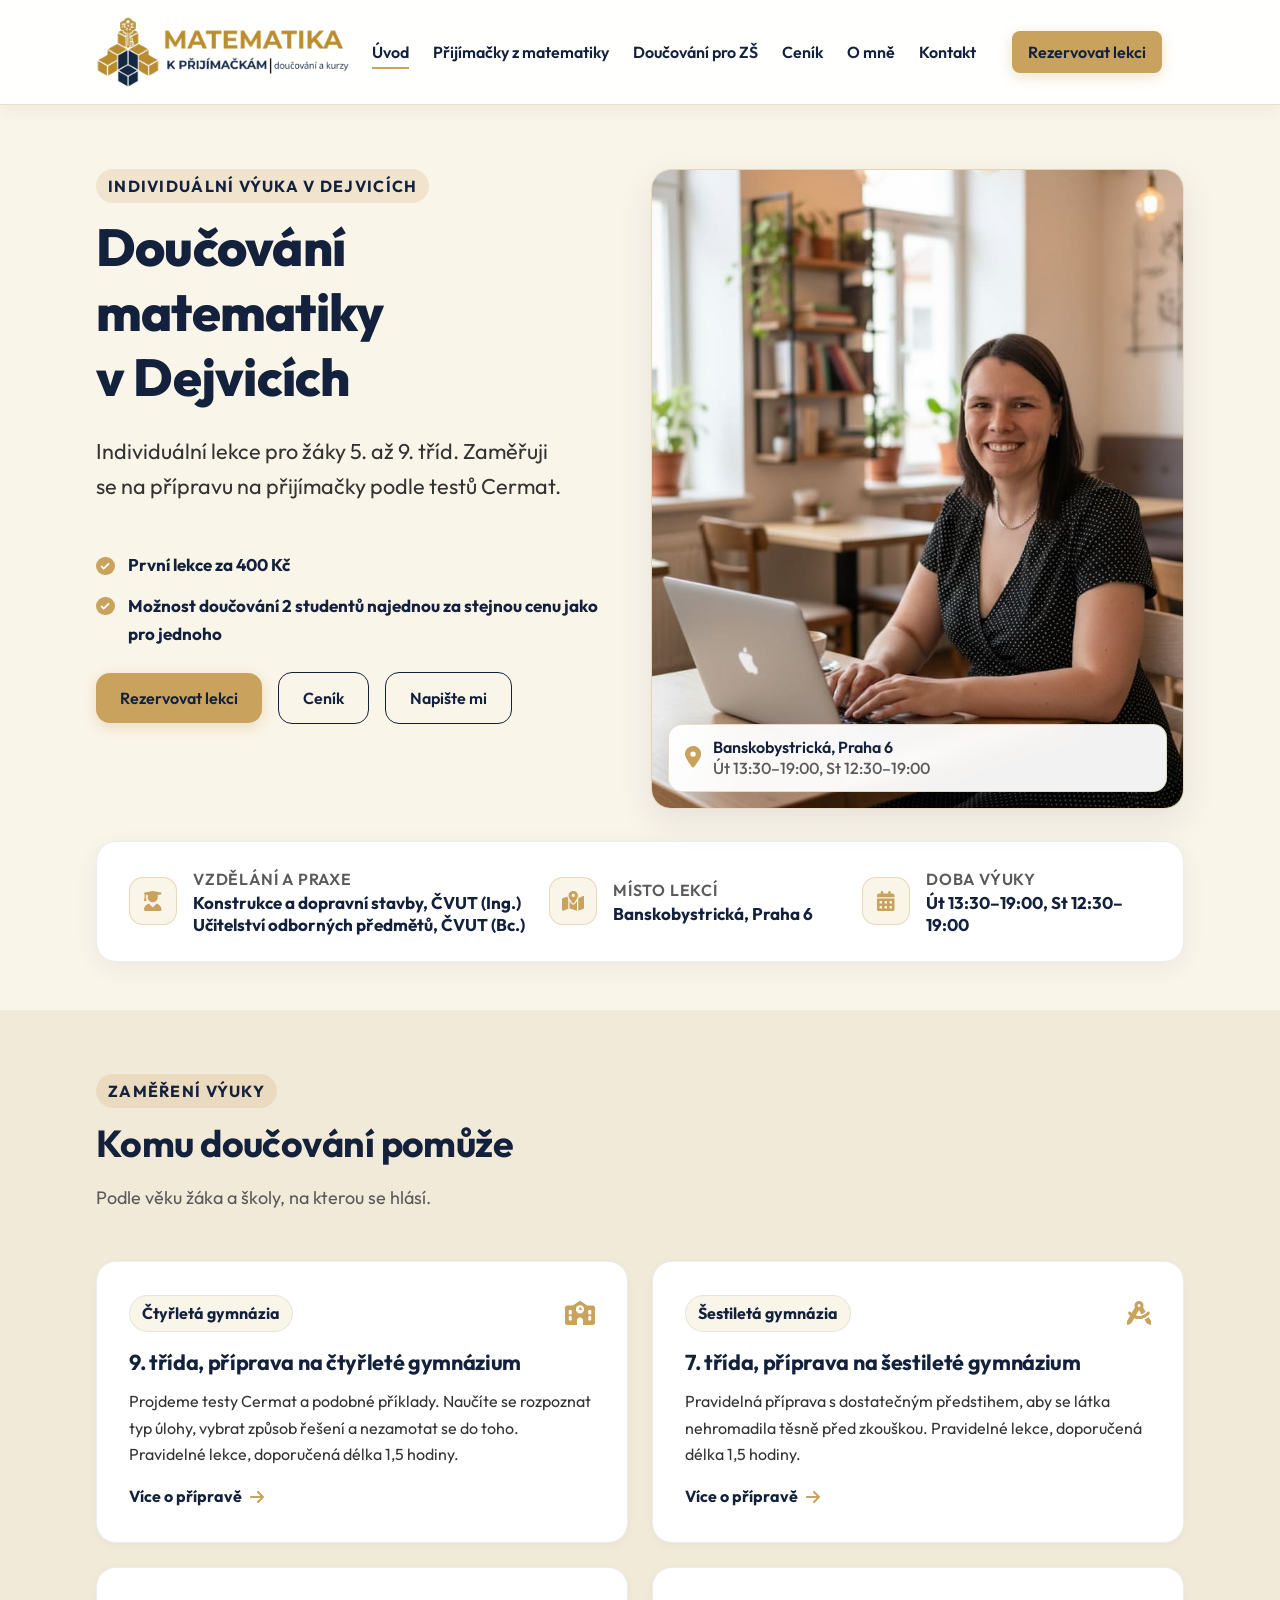
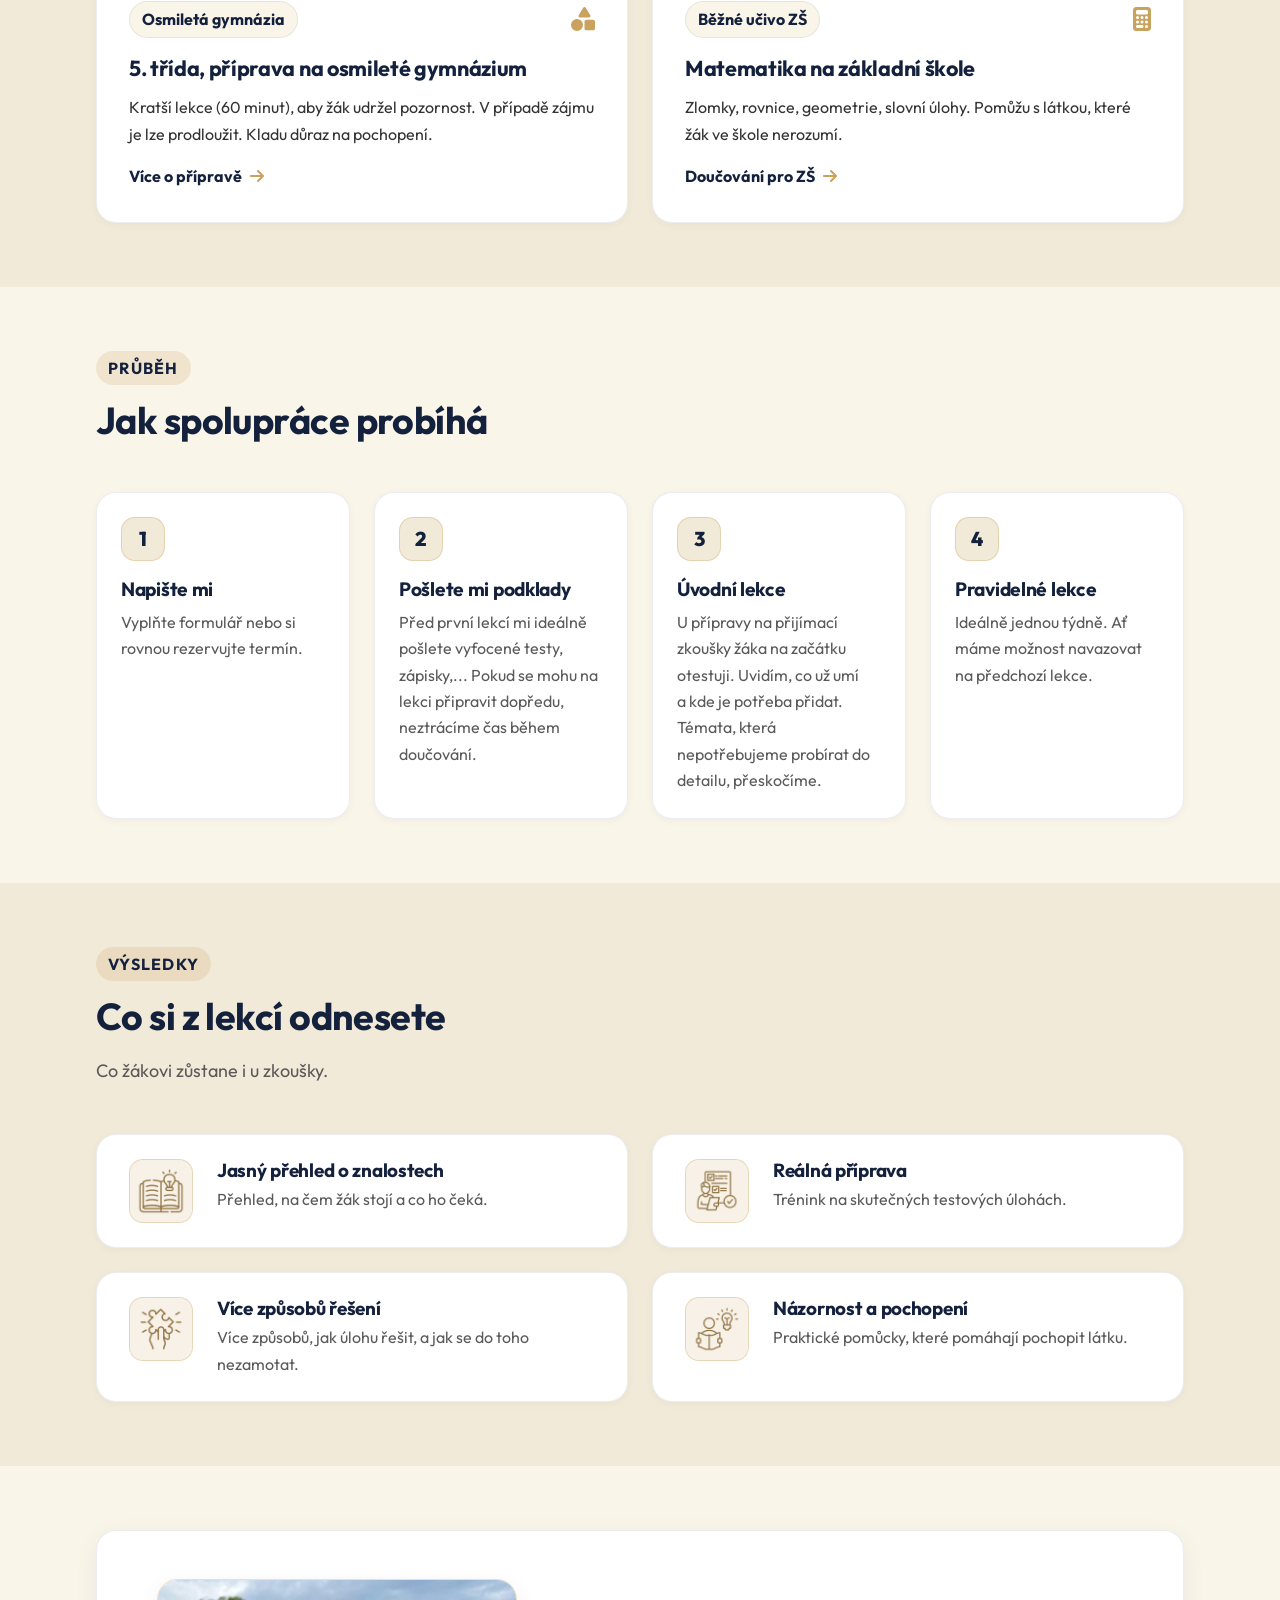
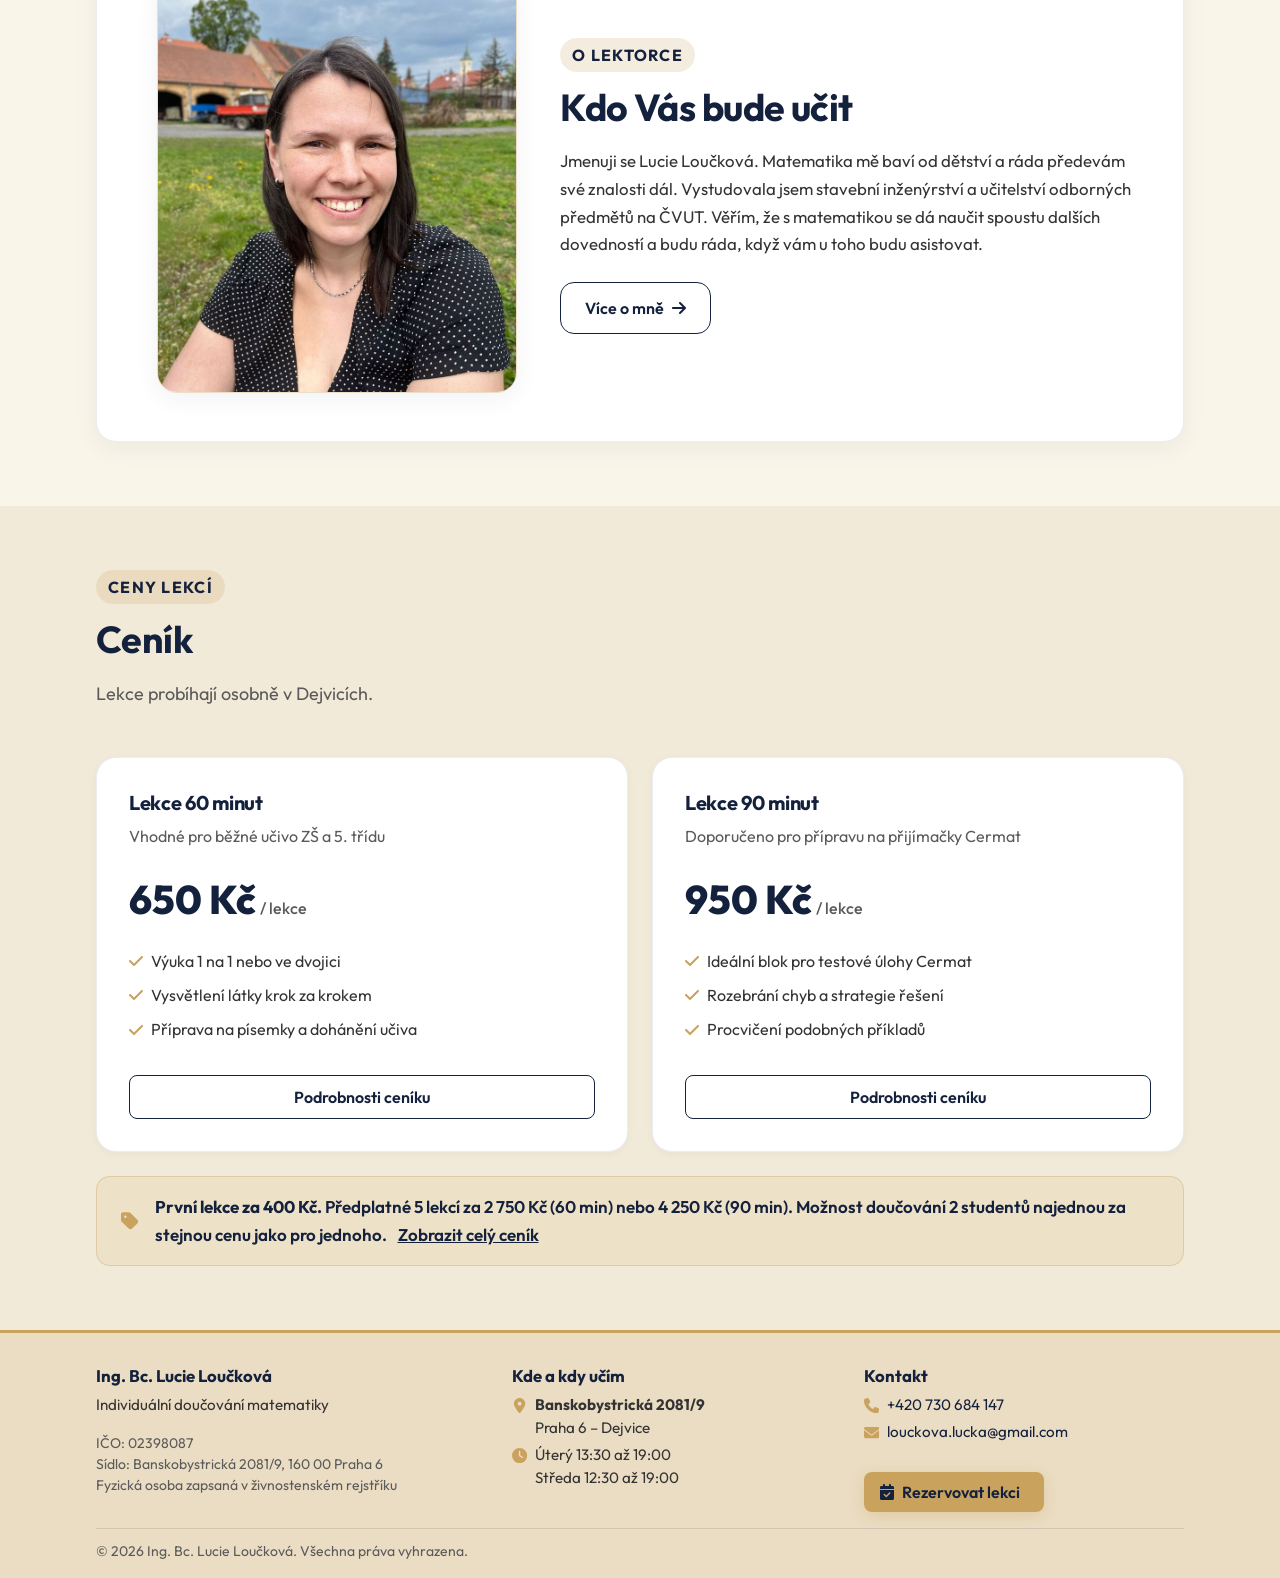
==== commit d8cf30b6: "Verze 3" ====
--- a/index.html
+++ b/index.html
@@ -35,7 +35,7 @@
   <!-- Font Awesome Ikony -->
 
   <!-- Hlavní stylopis -->
-  <link rel="stylesheet" href="style.css">
+  <link rel="stylesheet" href="style.css?v=3">
 
   <!-- Strukturovaná data Schema.org (LocalBusiness) -->
   <script type="application/ld+json">
@@ -72,7 +72,7 @@
       "@type": "AdministrativeArea",
       "name": "Praha 6 - Dejvice"
     },
-    "priceRange": "600 Kč - 900 Kč"
+    "priceRange": "400 Kč - 950 Kč"
   }
   </script>
 </head>
@@ -134,6 +134,10 @@
               Individuální lekce pro žáky 5.&nbsp;až 9.&nbsp;tříd. Zaměřuji se na přípravu na přijímačky podle testů
               Cermat.
             </p>
+            <ul class="start-checklist hero-offer">
+              <li><strong>První lekce za 400&nbsp;Kč</strong></li>
+              <li><strong>Možnost doučování 2&nbsp;studentů najednou za stejnou cenu jako pro jednoho</strong></li>
+            </ul>
             <div class="btn-group">
               <a href="https://lucie-louckova.reservio.com/" target="_blank" rel="noopener"
                 class="btn btn-primary">Rezervovat lekci<span class="sr-only"> (otevře se v&nbsp;novém okně)</span></a>
@@ -488,7 +492,7 @@
               <li><svg class="icon" viewBox="0 0 448 512" width="448" height="512" aria-hidden="true" focusable="false">
                   <path
                     d="M438.6 105.4c12.5 12.5 12.5 32.8 0 45.3l-256 256c-12.5 12.5-32.8 12.5-45.3 0l-128-128c-12.5-12.5-12.5-32.8 0-45.3s32.8-12.5 45.3 0L160 338.7 393.4 105.4c12.5-12.5 32.8-12.5 45.3 0z" />
-                </svg> Individuální výuka 1 na 1</li>
+                </svg> Výuka 1 na 1 nebo ve dvojici</li>
               <li><svg class="icon" viewBox="0 0 448 512" width="448" height="512" aria-hidden="true" focusable="false">
                   <path
                     d="M438.6 105.4c12.5 12.5 12.5 32.8 0 45.3l-256 256c-12.5 12.5-32.8 12.5-45.3 0l-128-128c-12.5-12.5-12.5-32.8 0-45.3s32.8-12.5 45.3 0L160 338.7 393.4 105.4c12.5-12.5 32.8-12.5 45.3 0z" />
@@ -506,7 +510,7 @@
             <h3 class="price-box-title">Lekce 90&nbsp;minut</h3>
             <span class="price-box-tag">Doporučeno pro přípravu na přijímačky Cermat</span>
             <div class="price-box-amount">
-              900&nbsp;Kč <span>/ lekce</span>
+              950&nbsp;Kč <span>/ lekce</span>
             </div>
             <ul class="price-box-features">
               <li><svg class="icon" viewBox="0 0 448 512" width="448" height="512" aria-hidden="true" focusable="false">
@@ -534,8 +538,8 @@
               d="M0 80V229.5c0 17 6.7 33.3 18.7 45.3l176 176c25 25 65.5 25 90.5 0L418.7 317.3c25-25 25-65.5 0-90.5l-176-176c-12-12-28.3-18.7-45.3-18.7H48C21.5 32 0 53.5 0 80zm112 32a32 32 0 1 1 0 64 32 32 0 1 1 0-64z" />
           </svg>
           <p>
-            <strong>Úvodní lekce za zvýhodněnou cenu:</strong> 60&nbsp;minut pro ZŠ za 500&nbsp;Kč, 90&nbsp;minut pro
-            přijímačky za 750&nbsp;Kč. Možnost předplatného 5&nbsp;lekcí.
+            <strong>První lekce za 400&nbsp;Kč.</strong> Předplatné 5&nbsp;lekcí za 2&nbsp;750&nbsp;Kč (60&nbsp;min)
+            nebo 4&nbsp;250&nbsp;Kč (90&nbsp;min). Možnost doučování 2&nbsp;studentů najednou za stejnou cenu jako pro jednoho.
             <a href="/cenik">Zobrazit celý ceník</a>
           </p>
         </div>
@@ -623,7 +627,7 @@
 
 
   <!-- Základní JavaScript -->
-  <script src="app.js"></script>
+  <script src="app.js?v=3"></script>
 </body>
 
 </html>
--- a/style.css
+++ b/style.css
@@ -65,6 +65,7 @@
 }
 
 html {
+  overflow-x: clip; /* Pojistka: nic nesmí stránku roztáhnout do strany */
   font-size: 100%;
   scroll-behavior: smooth;
   -webkit-text-size-adjust: 100%;
@@ -77,7 +78,7 @@
   color: var(--color-text);
   background-color: var(--color-bg);
   text-align: left; /* Zákaz zarovnání do bloku */
-  overflow-x: hidden;
+  overflow-x: clip; /* „hidden“ by vypnulo přilepenou hlavičku */
   -webkit-font-smoothing: antialiased;
 }
 
@@ -405,6 +406,12 @@
 }
 
 @media (max-width: 1199px) {
+  /* Bez rozmazání pozadí: jinak se vysunovací menu váže na hlavičku a roztahuje stránku do šířky */
+  .site-header {
+    backdrop-filter: none;
+    -webkit-backdrop-filter: none;
+  }
+
   .hamburger-btn {
     display: flex;
   }
@@ -1370,6 +1377,15 @@
   margin-bottom: var(--space-16);
 }
 
+/* Nabídka v hero sekci úvodní stránky (první lekce, cena pro dva) */
+.hero-offer {
+  margin-top: var(--space-24);
+}
+
+.hero-offer strong {
+  color: var(--color-primary);
+}
+
 /* Témata jako štítky vedle sebe (stránka ZŠ) */
 .topic-chips {
   list-style: none;
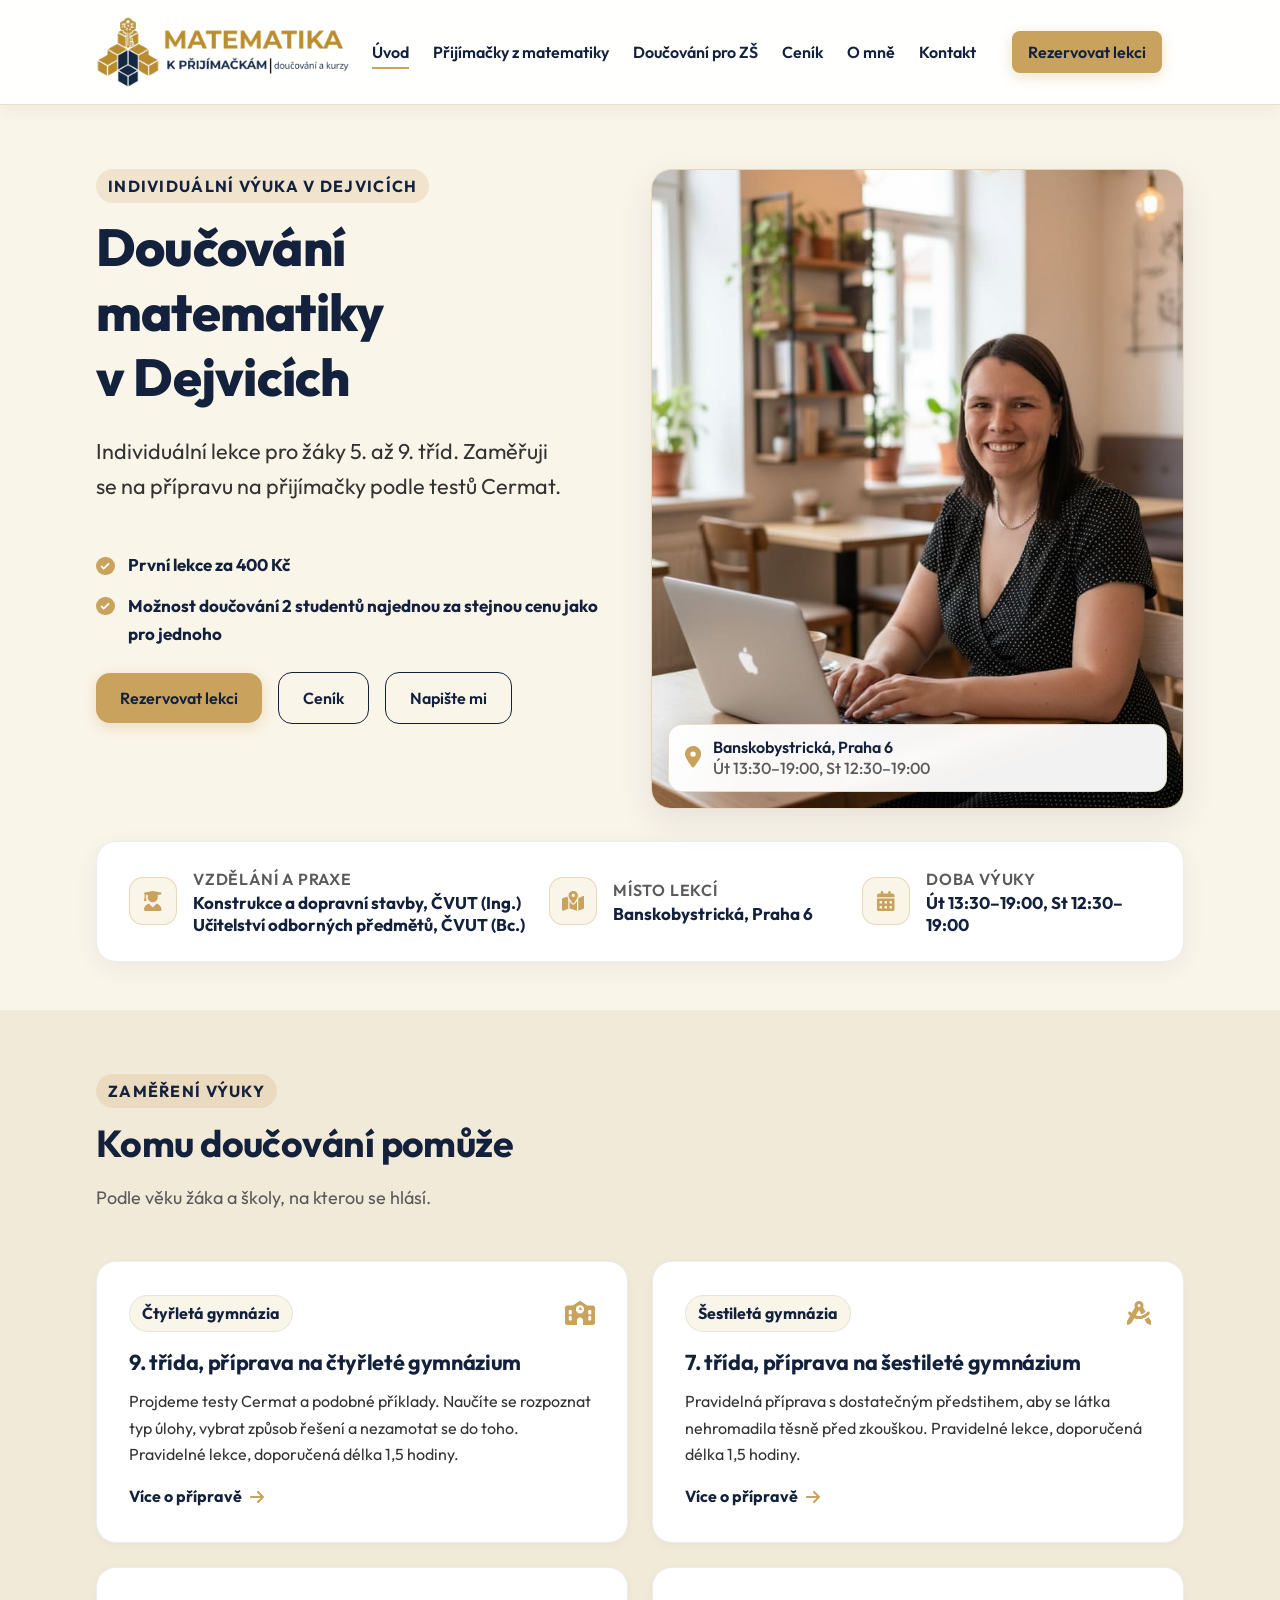
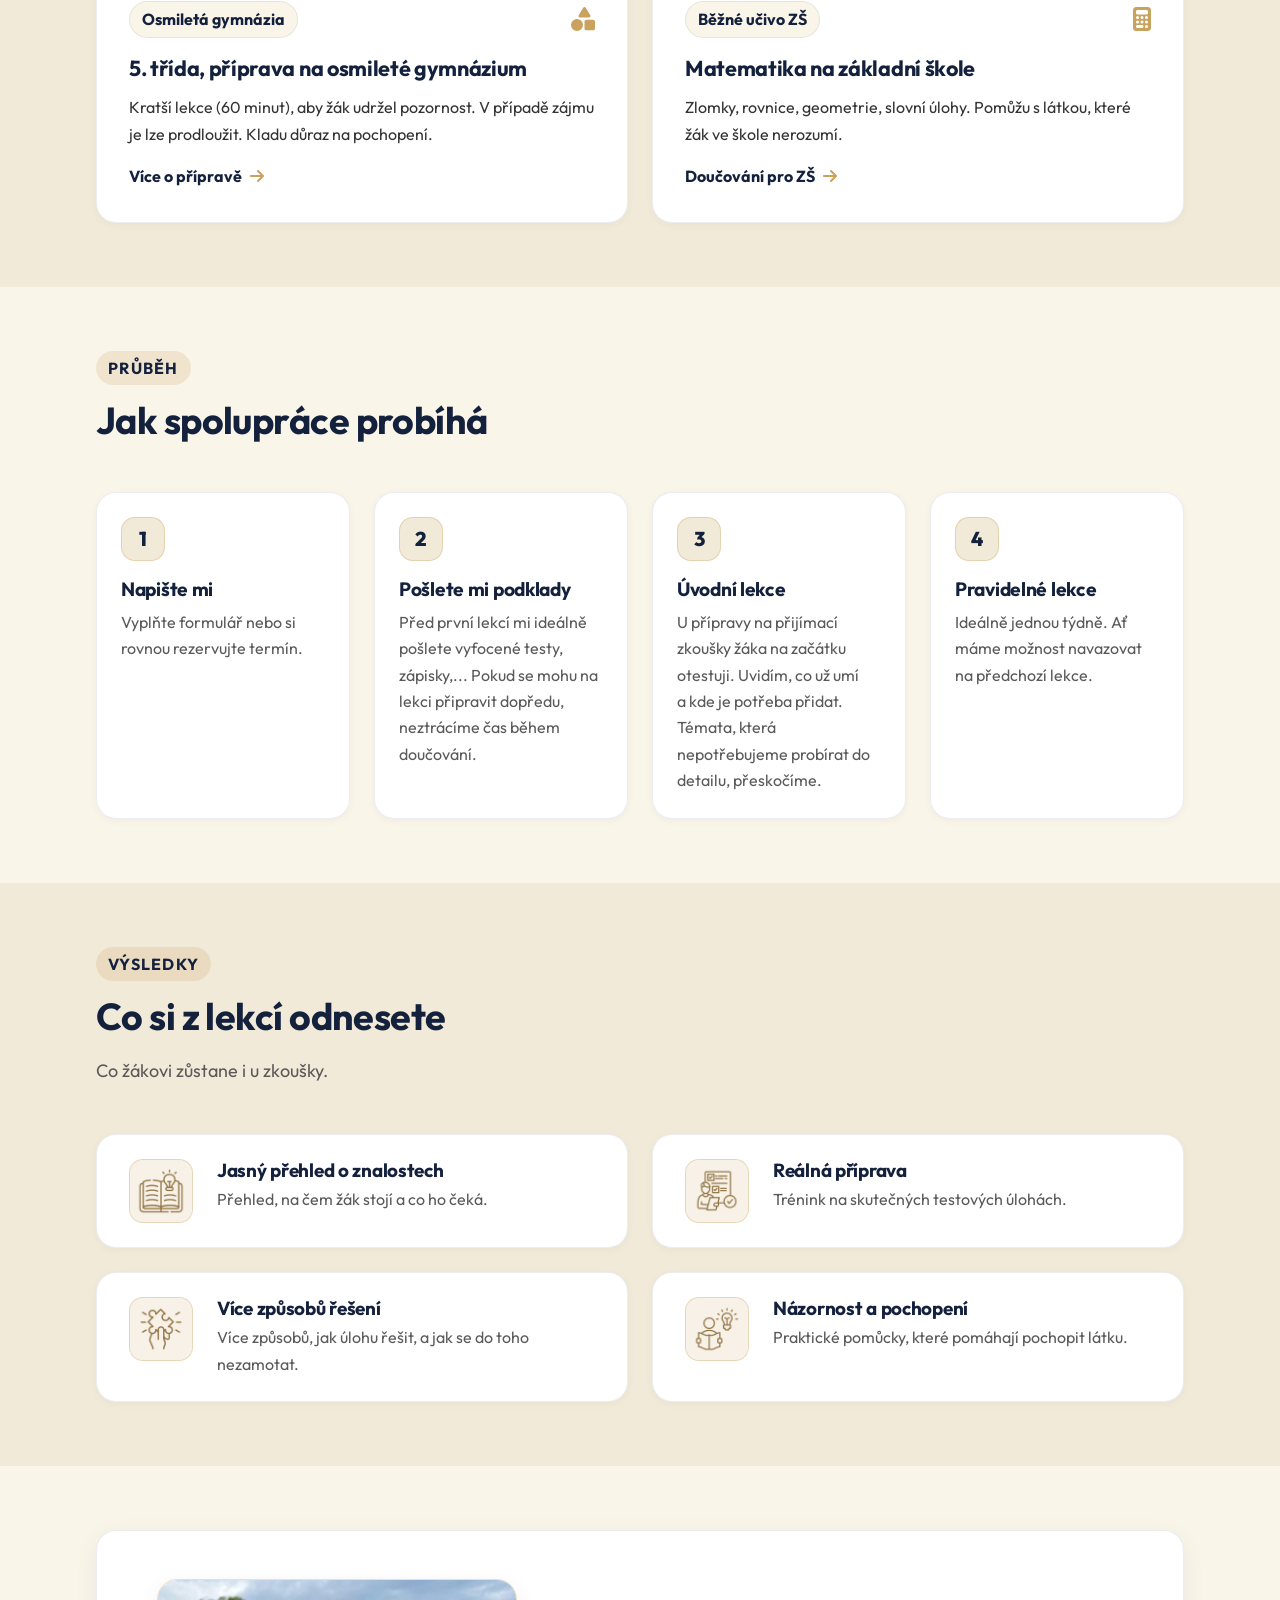
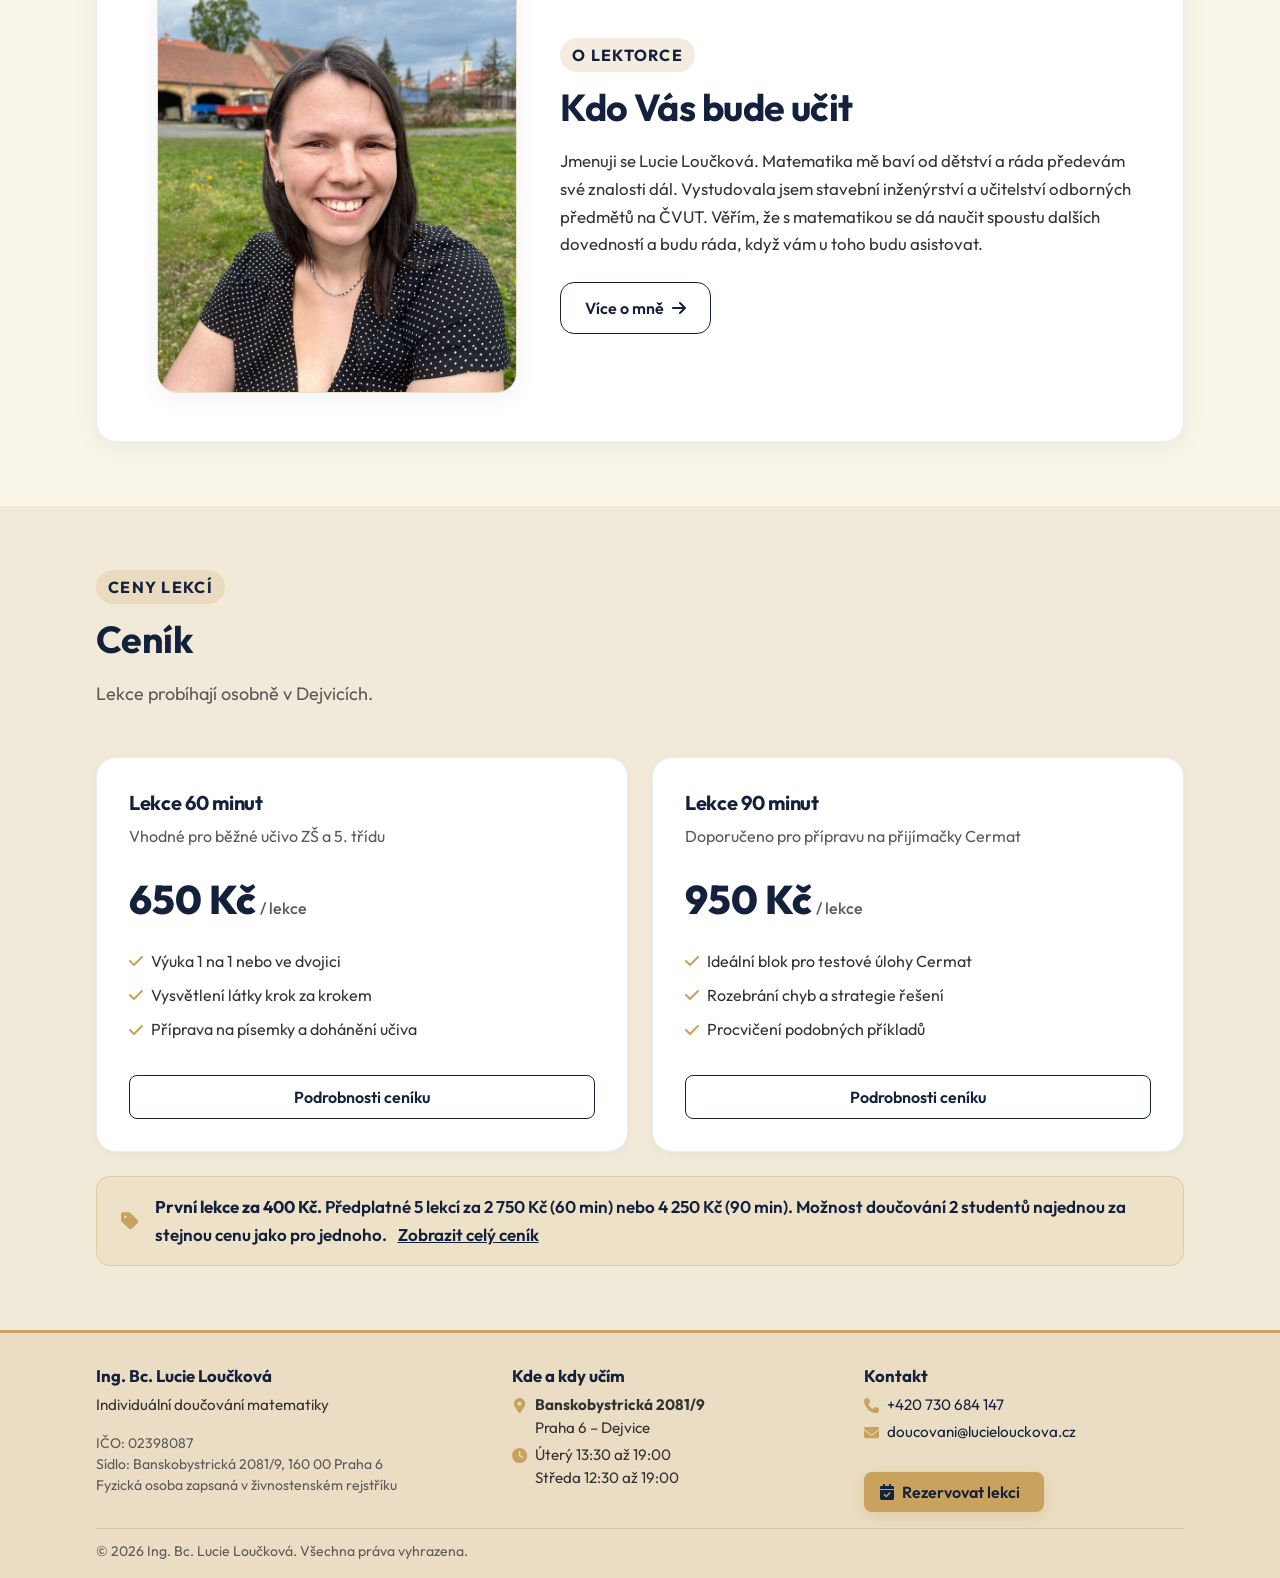
==== commit 6e25a6c2: "Verze 5" ====
--- a/index.html
+++ b/index.html
@@ -35,7 +35,7 @@
   <!-- Font Awesome Ikony -->
 
   <!-- Hlavní stylopis -->
-  <link rel="stylesheet" href="style.css?v=3">
+  <link rel="stylesheet" href="style.css?v=5">
 
   <!-- Strukturovaná data Schema.org (LocalBusiness) -->
   <script type="application/ld+json">
@@ -45,7 +45,7 @@
     "name": "Ing. Bc. Lucie Loučková - Doučování matematiky",
     "image": "https://lucielouckova.cz/obrazky/hlavni/favicon-512.png?v=2",
     "telephone": "+420730684147",
-    "email": "louckova.lucka@gmail.com",
+    "email": "doucovani@lucielouckova.cz",
     "url": "https://lucielouckova.cz/",
     "address": {
       "@type": "PostalAddress",
@@ -604,7 +604,7 @@
                 d="M48 64C21.5 64 0 85.5 0 112c0 15.1 7.1 29.3 19.2 38.4L236.8 313.6c11.4 8.5 27 8.5 38.4 0L492.8 150.4c12.1-9.1 19.2-23.3 19.2-38.4c0-26.5-21.5-48-48-48H48zM0 176V384c0 35.3 28.7 64 64 64H448c35.3 0 64-28.7 64-64V176L294.4 339.2c-22.8 17.1-54 17.1-76.8 0L0 176z" />
             </svg>
             <div>
-              <a href="mailto:louckova.lucka@gmail.com">louckova.lucka@gmail.com</a>
+              <a href="mailto:doucovani@lucielouckova.cz">doucovani@lucielouckova.cz</a>
             </div>
           </div>
           <a href="https://lucie-louckova.reservio.com/" target="_blank" rel="noopener"
@@ -627,7 +627,7 @@
 
 
   <!-- Základní JavaScript -->
-  <script src="app.js?v=3"></script>
+  <script src="app.js?v=5"></script>
 </body>
 
 </html>
--- a/style.css
+++ b/style.css
@@ -380,6 +380,7 @@
   width: 32px;
   height: 22px;
   padding: 0;
+  position: relative; /* Bez toho z-index nefunguje a otevřené menu tlačítko zakryje */
   z-index: 1010;
 }
 
@@ -418,6 +419,7 @@
 
   .nav-menu {
     position: fixed;
+    z-index: 1001; /* Nad ztmaveným pozadím (.nav-backdrop, 999) */
     top: 0;
     right: -100%;
     width: 82%;
